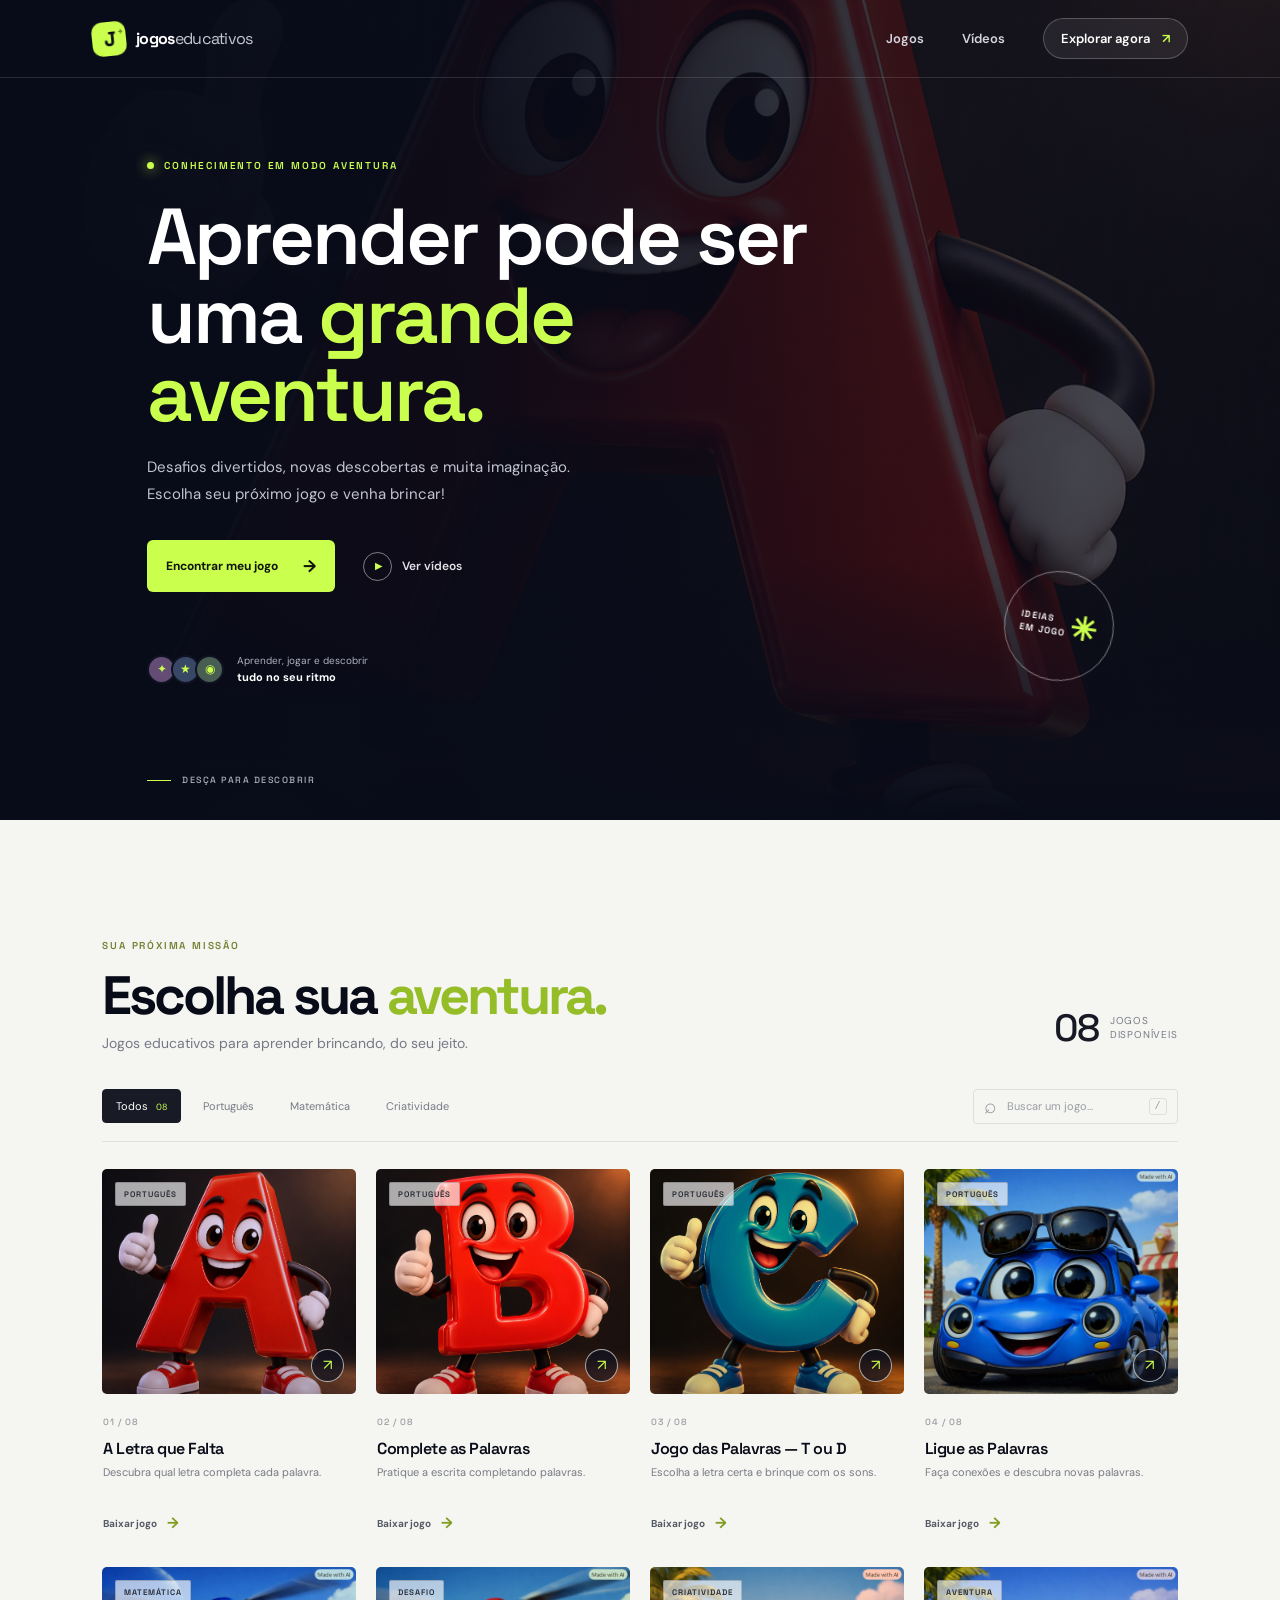
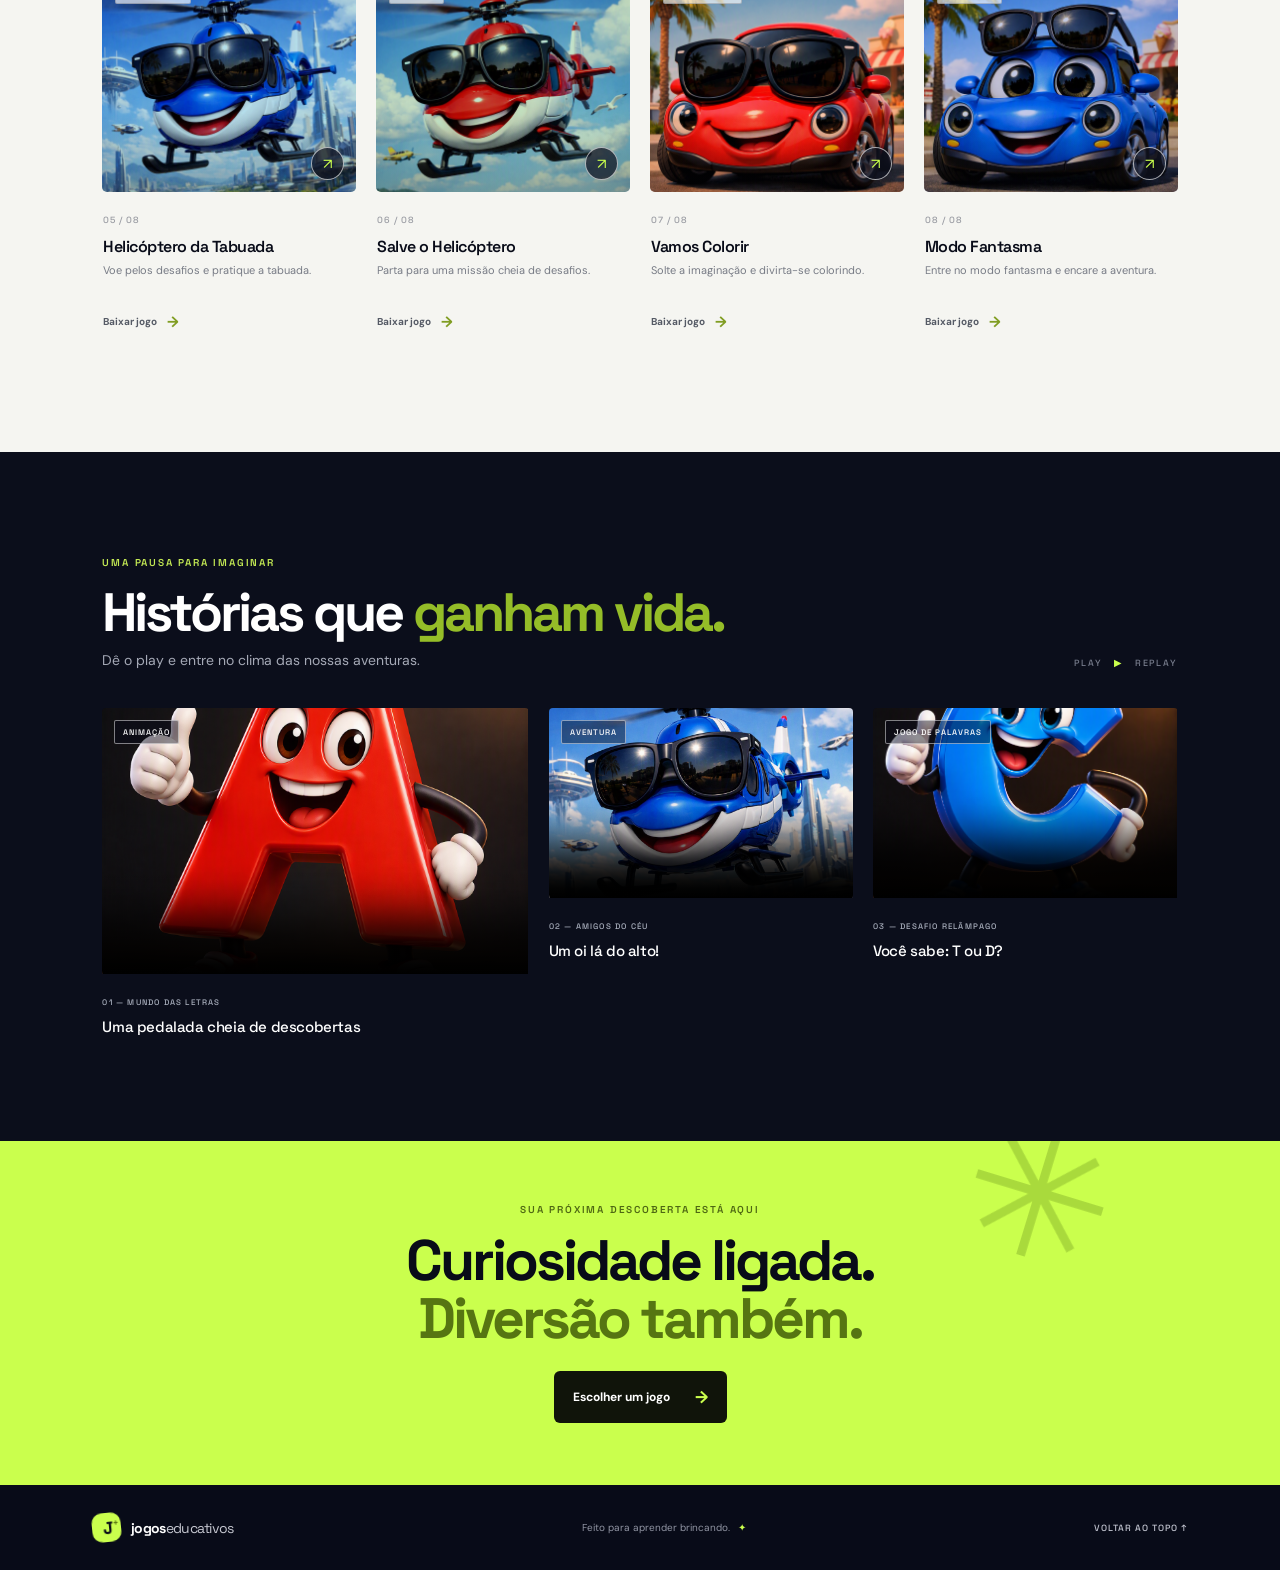
==== index.html @ e3f7ceee "Deploy Jogos Educativos to GitHub Pages Co-authored-by: Copilot <223556219+Copilot@users.noreply.git" ====
<!doctype html>
<html lang="pt-BR">
  <head>
    <meta charset="utf-8">
    <meta name="viewport" content="width=device-width, initial-scale=1">
    <meta name="theme-color" content="#080b18">
    <meta name="description" content="Jogos educativos para aprender brincando. Explore atividades de português, matemática e criatividade.">
    <title>Jogos Educativos — aprender é uma aventura</title>
    <link rel="stylesheet" href="styles.css">
    <script src="script.js" defer></script>
  </head>
  <body>
    <header class="site-header">
      <a class="brand" href="#inicio" aria-label="Jogos Educativos, início">
        <span class="brand-mark" aria-hidden="true">J<span>+</span></span>
        <span>jogos<span class="brand-light">educativos</span></span>
      </a>
      <button class="menu-toggle" type="button" aria-expanded="false" aria-controls="main-nav" aria-label="Abrir menu">
        <span></span><span></span><span></span>
      </button>
      <nav class="main-nav" id="main-nav" aria-label="Navegação principal">
        <a href="#jogos">Jogos</a>
        <a href="#aventuras">Vídeos</a>
        <a class="nav-cta" href="#jogos">Explorar agora <span aria-hidden="true">↗</span></a>
      </nav>
    </header>

    <main>
      <section class="hero" id="inicio">
        <video class="hero-video" autoplay muted loop playsinline poster="imagens/Designer%20(1).png" aria-hidden="true">
          <source src="vídeo/Animated_letters_riding_bicycles_20261025184841.mp4" type="video/mp4">
        </video>
        <div class="hero-shade"></div>
        <div class="hero-content">
          <span class="eyebrow"><span class="status-dot"></span> CONHECIMENTO EM MODO AVENTURA</span>
          <h1>Aprender pode ser<br>uma <span>grande aventura.</span></h1>
          <p>Desafios divertidos, novas descobertas e muita imaginação. Escolha seu próximo jogo e venha brincar!</p>
          <div class="hero-actions">
            <a class="button button-primary" href="#jogos">Encontrar meu jogo <span aria-hidden="true">→</span></a>
            <a class="text-link" href="#aventuras"><span class="play-icon" aria-hidden="true">▶</span> Ver vídeos</a>
          </div>
          <div class="hero-proof"><div class="avatar-stack" aria-hidden="true"><span>✦</span><span>★</span><span>◉</span></div><span>Aprender, jogar e descobrir<br><strong>tudo no seu ritmo</strong></span></div>
        </div>
        <div class="hero-sticker" aria-hidden="true"><span>IDEIAS<br>EM JOGO</span><b>✳</b></div>
        <a class="scroll-cue" href="#jogos"><span></span> DESÇA PARA DESCOBRIR</a>
      </section>

      <section class="games-section section-wrap" id="jogos">
        <div class="section-heading">
          <div>
            <span class="eyebrow eyebrow-dark">SUA PRÓXIMA MISSÃO</span>
            <h2>Escolha sua <span>aventura.</span></h2>
            <p>Jogos educativos para aprender brincando, do seu jeito.</p>
          </div>
          <div class="catalog-count"><span class="count-number" id="game-count">08</span><span>jogos<br>disponíveis</span></div>
        </div>

        <div class="catalog-tools">
          <div class="filter-list" role="group" aria-label="Filtrar jogos por assunto">
            <button class="filter-chip is-active" type="button" data-filter="todos" aria-pressed="true">Todos <span>08</span></button>
            <button class="filter-chip" type="button" data-filter="portugues" aria-pressed="false">Português</button>
            <button class="filter-chip" type="button" data-filter="matematica" aria-pressed="false">Matemática</button>
            <button class="filter-chip" type="button" data-filter="criatividade" aria-pressed="false">Criatividade</button>
          </div>
          <label class="search-box">
            <span class="search-icon" aria-hidden="true">⌕</span>
            <span class="visually-hidden">Buscar um jogo</span>
            <input id="game-search" type="search" placeholder="Buscar um jogo..." autocomplete="off">
            <kbd>/</kbd>
          </label>
        </div>

        <div class="game-grid" id="game-grid">
          <article class="game-card" data-category="portugues" data-title="A Letra que Falta alfabetização letras">
            <a class="game-art art-lilac" href="jogo%20exe/A%20Letra%20que%20Falta.exe" download aria-label="Baixar A Letra que Falta">
              <span class="art-label">PORTUGUÊS</span><img src="imagens/Designer%20(1).png" alt="" loading="lazy"><span class="art-arrow" aria-hidden="true">↗</span>
            </a>
            <div class="game-info"><span class="game-number">01 / 08</span><h3>A Letra que Falta</h3><p>Descubra qual letra completa cada palavra.</p><a class="game-link" href="jogo%20exe/A%20Letra%20que%20Falta.exe" download>Baixar jogo <span aria-hidden="true">→</span></a></div>
          </article>
          <article class="game-card" data-category="portugues" data-title="Complete as palavras palavras">
            <a class="game-art art-peach" href="jogo%20exe/complete_sa_palavras.exe" download aria-label="Baixar Complete as Palavras">
              <span class="art-label">PORTUGUÊS</span><img src="imagens/Designer%20(2).png" alt="" loading="lazy"><span class="art-arrow" aria-hidden="true">↗</span>
            </a>
            <div class="game-info"><span class="game-number">02 / 08</span><h3>Complete as Palavras</h3><p>Pratique a escrita completando palavras.</p><a class="game-link" href="jogo%20exe/complete_sa_palavras.exe" download>Baixar jogo <span aria-hidden="true">→</span></a></div>
          </article>
          <article class="game-card" data-category="portugues" data-title="Jogo das Palavras T ou D português">
            <a class="game-art art-yellow" href="jogo%20exe/Jogo%20das%20Palavras%20-%20T%20ou%20D.exe" download aria-label="Baixar Jogo das Palavras T ou D">
              <span class="art-label">PORTUGUÊS</span><img src="imagens/Designer%20(3).png" alt="" loading="lazy"><span class="art-arrow" aria-hidden="true">↗</span>
            </a>
            <div class="game-info"><span class="game-number">03 / 08</span><h3>Jogo das Palavras — T ou D</h3><p>Escolha a letra certa e brinque com os sons.</p><a class="game-link" href="jogo%20exe/Jogo%20das%20Palavras%20-%20T%20ou%20D.exe" download>Baixar jogo <span aria-hidden="true">→</span></a></div>
          </article>
          <article class="game-card" data-category="portugues" data-title="Ligue as Palavras associação">
            <a class="game-art art-blue" href="jogo%20exe/ligue_as_palavras.exe" download aria-label="Baixar Ligue as Palavras">
              <span class="art-label">PORTUGUÊS</span><img src="imagens/carro%20azul.png" alt="" loading="lazy"><span class="art-arrow" aria-hidden="true">↗</span>
            </a>
            <div class="game-info"><span class="game-number">04 / 08</span><h3>Ligue as Palavras</h3><p>Faça conexões e descubra novas palavras.</p><a class="game-link" href="jogo%20exe/ligue_as_palavras.exe" download>Baixar jogo <span aria-hidden="true">→</span></a></div>
          </article>
          <article class="game-card" data-category="matematica" data-title="Helicóptero da Tabuada matemática">
            <a class="game-art art-sky" href="jogo%20exe/HelicopteroDaTabuada.exe" download aria-label="Baixar Helicóptero da Tabuada">
              <span class="art-label">MATEMÁTICA</span><img src="imagens/helicoptero%20azul.png" alt="" loading="lazy"><span class="art-arrow" aria-hidden="true">↗</span>
            </a>
            <div class="game-info"><span class="game-number">05 / 08</span><h3>Helicóptero da Tabuada</h3><p>Voe pelos desafios e pratique a tabuada.</p><a class="game-link" href="jogo%20exe/HelicopteroDaTabuada.exe" download>Baixar jogo <span aria-hidden="true">→</span></a></div>
          </article>
          <article class="game-card" data-category="matematica" data-title="Salve o Helicóptero desafio">
            <a class="game-art art-mint" href="jogo%20exe/Salve_o_Helicoptero.exe" download aria-label="Baixar Salve o Helicóptero">
              <span class="art-label">DESAFIO</span><img src="imagens/helicoptero%20vermelho.png" alt="" loading="lazy"><span class="art-arrow" aria-hidden="true">↗</span>
            </a>
            <div class="game-info"><span class="game-number">06 / 08</span><h3>Salve o Helicóptero</h3><p>Parta para uma missão cheia de desafios.</p><a class="game-link" href="jogo%20exe/Salve_o_Helicoptero.exe" download>Baixar jogo <span aria-hidden="true">→</span></a></div>
          </article>
          <article class="game-card" data-category="criatividade" data-title="Vamos Colorir pintura criatividade">
            <a class="game-art art-coral" href="jogo%20exe/VamosColorir.exe" download aria-label="Baixar Vamos Colorir">
              <span class="art-label">CRIATIVIDADE</span><img src="imagens/carro%20vermelho.png" alt="" loading="lazy"><span class="art-arrow" aria-hidden="true">↗</span>
            </a>
            <div class="game-info"><span class="game-number">07 / 08</span><h3>Vamos Colorir</h3><p>Solte a imaginação e divirta-se colorindo.</p><a class="game-link" href="jogo%20exe/VamosColorir.exe" download>Baixar jogo <span aria-hidden="true">→</span></a></div>
          </article>
          <article class="game-card" data-category="criatividade" data-title="Modo Fantasma aventura">
            <a class="game-art art-night" href="jogo%20exe/modo%20FANTASMA.exe" download aria-label="Baixar Modo Fantasma">
              <span class="art-label">AVENTURA</span><img src="imagens/carro%20azul.png" alt="" loading="lazy"><span class="art-arrow" aria-hidden="true">↗</span>
            </a>
            <div class="game-info"><span class="game-number">08 / 08</span><h3>Modo Fantasma</h3><p>Entre no modo fantasma e encare a aventura.</p><a class="game-link" href="jogo%20exe/modo%20FANTASMA.exe" download>Baixar jogo <span aria-hidden="true">→</span></a></div>
          </article>
        </div>
        <p class="empty-state" id="empty-state" hidden>Nenhum jogo encontrado. Tente outro nome ou filtro.</p>
      </section>

      <section class="video-section" id="aventuras">
        <div class="video-inner section-wrap">
          <div class="section-heading video-heading">
            <div><span class="eyebrow">UMA PAUSA PARA IMAGINAR</span><h2>Histórias que <span>ganham vida.</span></h2><p>Dê o play e entre no clima das nossas aventuras.</p></div>
            <span class="video-counter">PLAY <b>▶</b> REPLAY</span>
          </div>
          <div class="video-grid">
            <article class="video-card video-wide">
              <div class="video-frame"><video controls preload="metadata" playsinline poster="imagens/Designer%20(1).png"><source src="vídeo/Animated_letters_riding_bicycles_20261025184841.mp4" type="video/mp4">Seu navegador não suporta a reprodução de vídeo.</video><span class="video-tag">ANIMAÇÃO</span></div>
              <div class="video-caption"><span>01 — MUNDO DAS LETRAS</span><h3>Uma pedalada cheia de descobertas</h3></div>
            </article>
            <article class="video-card">
              <div class="video-frame"><video controls preload="metadata" playsinline poster="imagens/helicoptero%20azul.png"><source src="vídeo/Green_helicopter_waving_to_camera_20261022154414.mp4" type="video/mp4">Seu navegador não suporta a reprodução de vídeo.</video><span class="video-tag">AVENTURA</span></div>
              <div class="video-caption"><span>02 — AMIGOS DO CÉU</span><h3>Um oi lá do alto!</h3></div>
            </article>
            <article class="video-card">
              <div class="video-frame"><video controls preload="metadata" playsinline poster="imagens/Designer%20(3).png"><source src="vídeo/T%20ou%20D.mp4" type="video/mp4">Seu navegador não suporta a reprodução de vídeo.</video><span class="video-tag">JOGO DE PALAVRAS</span></div>
              <div class="video-caption"><span>03 — DESAFIO RELÂMPAGO</span><h3>Você sabe: T ou D?</h3></div>
            </article>
          </div>
        </div>
      </section>

      <section class="closing-cta">
        <div class="closing-orbit" aria-hidden="true">✳</div>
        <span class="eyebrow">SUA PRÓXIMA DESCOBERTA ESTÁ AQUI</span>
        <h2>Curiosidade ligada.<br><span>Diversão também.</span></h2>
        <a class="button button-primary" href="#jogos">Escolher um jogo <span aria-hidden="true">→</span></a>
      </section>
    </main>

    <footer class="site-footer">
      <a class="brand footer-brand" href="#inicio"><span class="brand-mark" aria-hidden="true">J<span>+</span></span><span>jogos<span class="brand-light">educativos</span></span></a>
      <p>Feito para aprender brincando. <span aria-hidden="true">✦</span></p>
      <a class="back-top" href="#inicio">VOLTAR AO TOPO ↑</a>
    </footer>
  </body>
</html>
---- styles.css ----
@import url('https://fonts.googleapis.com/css2?family=DM+Sans:wght@400;500;600;700&family=Space+Grotesk:wght@400;500;600;700&display=swap');

:root {
  color-scheme: dark;
  --ink: #080b18;
  --paper: #f5f5f1;
  --lime: #caff4d;
  --muted: #a9adbb;
  --font-body: 'DM Sans', Arial, sans-serif;
  --font-display: 'Space Grotesk', 'DM Sans', sans-serif;
}

* { box-sizing: border-box; }
html { scroll-behavior: smooth; scroll-padding-top: 88px; }
body { margin: 0; background: var(--paper); color: var(--ink); font-family: var(--font-body); -webkit-font-smoothing: antialiased; }
a { color: inherit; text-decoration: none; }
button, input { font: inherit; }
.visually-hidden { position: absolute; width: 1px; height: 1px; padding: 0; margin: -1px; overflow: hidden; clip: rect(0,0,0,0); white-space: nowrap; border: 0; }

.site-header { height: 78px; position: absolute; z-index: 5; inset: 0 0 auto; display: flex; align-items: center; justify-content: space-between; padding: 0 7.2%; color: white; border-bottom: 1px solid #ffffff20; }
.brand { display: inline-flex; align-items: center; gap: 10px; font: 700 16px var(--font-display); letter-spacing: -.7px; }
.brand-mark { width: 34px; height: 34px; display: grid; place-items: center; position: relative; border-radius: 10px; color: var(--ink); background: var(--lime); font-size: 20px; letter-spacing: -2px; transform: rotate(-6deg); }
.brand-mark span { font-size: 10px; color: #5e7c14; position: absolute; right: 4px; top: 4px; }
.brand-light { font-weight: 400; color: #c6c8d1; }
.main-nav { display: flex; align-items: center; gap: 38px; font-size: 13px; font-weight: 600; }
.main-nav > a:not(.nav-cta) { color: #d3d5de; transition: color .2s ease; }
.main-nav > a:not(.nav-cta):hover { color: var(--lime); }
.nav-cta { background: #ffffff12; border: 1px solid #ffffff3b; border-radius: 30px; padding: 11px 17px; }
.nav-cta span { margin-left: 9px; color: var(--lime); }
.menu-toggle { display: none; }

.hero { min-height: 690px; height: min(820px, 100svh); position: relative; overflow: hidden; display: flex; align-items: center; padding: 120px 11.5% 100px; color: white; background: #090d1a; }
.hero-video, .hero-shade { position: absolute; inset: 0; width: 100%; height: 100%; }
.hero-video { object-fit: cover; opacity: .37; }
.hero-shade { background: linear-gradient(90deg, #080b18 0%, #080b18e8 37%, #080b1870 72%, #080b1838 100%), linear-gradient(0deg, #080b18 0%, transparent 32%); }
.hero-content { position: relative; z-index: 1; width: min(760px, 80%); }
.eyebrow { display: inline-flex; align-items: center; gap: 10px; color: var(--lime); font: 600 10px var(--font-display); letter-spacing: 1.8px; }
.status-dot { width: 7px; height: 7px; display: inline-block; border-radius: 50%; background: var(--lime); box-shadow: 0 0 13px var(--lime); }
h1, h2, h3, p { margin-top: 0; }
h1, h2 { font-family: var(--font-display); letter-spacing: -3px; }
.hero h1 { margin: 24px 0 20px; font-size: clamp(48px, 6.2vw, 82px); line-height: .99; font-weight: 600; }
.hero h1 span, .section-heading h2 span, .video-heading h2 span, .closing-cta h2 span { color: var(--lime); }
.hero-content > p { max-width: 435px; color: #c2c5d0; font-size: 15px; line-height: 1.8; }
.hero-actions { display: flex; align-items: center; gap: 28px; margin-top: 32px; }
.button { display: inline-flex; align-items: center; gap: 25px; padding: 15px 19px; border: 0; border-radius: 6px; font-size: 12px; font-weight: 700; transition: transform .2s, box-shadow .2s; }
.button:hover { transform: translateY(-2px); box-shadow: 0 9px 28px #caff4d35; }
.button-primary { color: #10140a; background: var(--lime); }
.button-primary span { font-size: 17px; }
.text-link { display: inline-flex; align-items: center; gap: 10px; font-size: 12px; font-weight: 600; color: #e2e3e8; }
.play-icon { width: 29px; height: 29px; display: grid; place-items: center; padding-left: 2px; border: 1px solid #ffffff78; border-radius: 50%; color: var(--lime); font-size: 9px; }
.hero-proof { display: flex; align-items: center; gap: 13px; margin-top: 61px; color: #aeb2c1; font-size: 10px; line-height: 1.6; }
.hero-proof strong { color: white; font-size: 11px; }
.avatar-stack { display: flex; }
.avatar-stack span { width: 29px; height: 29px; display: grid; place-items: center; margin-left: -5px; border: 2px solid #101322; border-radius: 50%; background: #394767; color: var(--lime); font-size: 12px; }
.avatar-stack span:first-child { margin-left: 0; background: #644d75; }
.avatar-stack span:last-child { background: #485e53; }
.hero-sticker { width: 110px; height: 110px; position: absolute; right: 13%; bottom: 17%; z-index: 1; display: flex; align-items: center; justify-content: center; gap: 3px; border: 1px solid #ffffff70; border-radius: 50%; color: white; font: 600 9px/1.5 var(--font-display); letter-spacing: 1.2px; transform: rotate(9deg); }
.hero-sticker b { color: var(--lime); font-size: 32px; }
.scroll-cue { position: absolute; bottom: 34px; left: 11.5%; display: flex; align-items: center; gap: 11px; color: #aeb2bd; font: 500 9px var(--font-display); letter-spacing: 1.5px; }
.scroll-cue span { width: 24px; height: 1px; background: var(--lime); }

.section-wrap { width: min(1160px, 84%); margin: 0 auto; }
.games-section { padding-top: 113px; padding-bottom: 120px; }
.section-heading { display: flex; justify-content: space-between; align-items: end; gap: 30px; }
.eyebrow-dark { color: #718131; }
.section-heading h2, .video-heading h2 { margin: 14px 0 9px; font-size: clamp(36px, 4.5vw, 54px); line-height: 1.05; }
.section-heading h2 span { color: #95bd28; }
.section-heading p { margin-bottom: 0; color: #757985; font-size: 14px; }
.catalog-count { display: flex; align-items: center; gap: 12px; color: #777b86; font-size: 10px; line-height: 1.4; text-transform: uppercase; letter-spacing: .8px; }
.count-number { color: #171a24; font: 500 38px var(--font-display); letter-spacing: -2px; }
.catalog-tools { margin: 37px 0 27px; display: flex; align-items: center; justify-content: space-between; gap: 20px; border-bottom: 1px solid #dfe0dc; padding-bottom: 17px; }
.filter-list { display: flex; gap: 8px; flex-wrap: wrap; }
.filter-chip { padding: 9px 13px; border: 1px solid transparent; border-radius: 4px; background: transparent; color: #777b86; font-size: 11px; cursor: pointer; transition: all .2s; }
.filter-chip:hover { color: var(--ink); }
.filter-chip.is-active { border-color: #181b26; color: white; background: #181b26; }
.filter-chip span { margin-left: 5px; color: var(--lime); font-size: 9px; }
.search-box { width: 205px; display: flex; align-items: center; gap: 8px; padding: 8px 10px; border: 1px solid #dedfdb; border-radius: 4px; color: #9699a2; }
.search-icon { font-size: 21px; line-height: 15px; }
.search-box input { min-width: 0; flex: 1; border: 0; outline: 0; background: transparent; color: var(--ink); font-size: 11px; }
.search-box input::placeholder { color: #999ca3; }
.search-box kbd { padding: 2px 5px; border: 1px solid #dedfdb; border-radius: 3px; font-size: 10px; }
.game-grid { display: grid; grid-template-columns: repeat(4, minmax(0, 1fr)); gap: 34px 20px; }
.game-card { min-width: 0; animation: appear .35s ease both; }
.game-art { height: 225px; position: relative; display: grid; place-items: center; overflow: hidden; border-radius: 5px; }
.game-art::after { content: ''; position: absolute; inset: auto 0 0; height: 35%; background: linear-gradient(0deg, #090b1630, transparent); }
.game-art img { width: 100%; height: 100%; object-fit: cover; mix-blend-mode: multiply; transition: transform .4s cubic-bezier(.2,.7,.2,1); }
.game-art:hover img { transform: scale(1.06) rotate(-1deg); }
.art-lilac { background: #d9d2f2; }.art-peach { background: #ffd8c4; }.art-yellow { background: #f7e58d; }.art-blue { background: #bfe1f0; }
.art-sky { background: #b9e5f3; }.art-mint { background: #c7ead5; }.art-coral { background: #ffd0bf; }.art-night { background: #c8ceee; }
.art-label { position: absolute; z-index: 1; top: 13px; left: 13px; padding: 6px 8px; border: 1px solid #181b2635; border-radius: 2px; background: #ffffffa6; color: #262a35; font: 600 8px var(--font-display); letter-spacing: 1px; }
.art-arrow { width: 33px; height: 33px; position: absolute; z-index: 1; right: 12px; bottom: 12px; display: grid; place-items: center; border: 1px solid #ffffffa0; border-radius: 50%; background: #101321b8; color: var(--lime); font-size: 15px; transition: transform .2s; }
.game-art:hover .art-arrow { transform: rotate(45deg); }
.game-info { padding: 15px 1px 0; }
.game-number { color: #9a9ca3; font: 500 9px var(--font-display); letter-spacing: 1px; }
.game-info h3 { margin: 8px 0 5px; font: 600 16px var(--font-display); letter-spacing: -.5px; }
.game-info p { min-height: 35px; margin-bottom: 12px; color: #777b85; font-size: 11px; line-height: 1.55; }
.game-link { display: inline-flex; align-items: center; gap: 10px; color: #555a65; font-size: 10px; font-weight: 700; }
.game-link span { color: #809d22; font-size: 15px; transition: transform .2s; }
.game-link:hover span { transform: translateX(4px); }
.game-card[hidden] { display: none; }
.empty-state { padding: 35px 0; color: #777b85; text-align: center; font-size: 14px; }

.video-section { padding: 98px 0 105px; color: white; background: #0b0e1b; }
.video-heading { align-items: end; margin-bottom: 39px; }
.video-heading .eyebrow { color: #c4ea54; }
.video-heading h2 { margin-bottom: 10px; }
.video-heading p { color: #a5a9b6; }
.video-counter { color: #777c8c; font: 500 9px var(--font-display); letter-spacing: 1.8px; }
.video-counter b { padding: 0 8px; color: var(--lime); }
.video-grid { display: grid; grid-template-columns: 1.4fr 1fr 1fr; gap: 20px; align-items: start; }
.video-card { min-width: 0; }
.video-frame { aspect-ratio: 16/10; position: relative; overflow: hidden; border-radius: 4px; background: #181b29; }
.video-wide .video-frame { aspect-ratio: 16/10; }
.video-frame video { width: 100%; height: 100%; display: block; object-fit: cover; }
.video-tag { position: absolute; top: 12px; left: 12px; padding: 6px 8px; border: 1px solid #ffffff7a; border-radius: 2px; background: #090b1b70; color: white; font: 500 8px var(--font-display); letter-spacing: 1px; pointer-events: none; }
.video-caption { padding-top: 14px; }
.video-caption > span { color: #aab0be; font: 500 8px var(--font-display); letter-spacing: 1.2px; }
.video-caption h3 { margin: 7px 0 0; font: 500 15px var(--font-display); letter-spacing: -.4px; }

.closing-cta { min-height: 330px; position: relative; overflow: hidden; display: flex; flex-direction: column; align-items: center; justify-content: center; padding: 62px 20px; background: var(--lime); text-align: center; }
.closing-cta .eyebrow { color: #4e6813; }
.closing-cta h2 { position: relative; z-index: 1; margin: 16px 0 22px; font-size: clamp(38px, 5vw, 57px); line-height: 1.03; }
.closing-cta h2 span { color: #567512; }
.closing-cta .button { background: #10140a; color: white; }
.closing-cta .button-primary span { color: var(--lime); }
.closing-orbit { position: absolute; top: -62px; right: 13%; color: #a9da3c; font-size: 180px; transform: rotate(17deg); }
.site-footer { min-height: 85px; display: flex; align-items: center; justify-content: space-between; gap: 20px; padding: 20px 7.2%; color: white; background: #080b18; }
.footer-brand { font-size: 14px; }
.footer-brand .brand-mark { width: 29px; height: 29px; font-size: 17px; }
.site-footer p { margin: 0; color: #9296a4; font-size: 10px; }
.site-footer p span { margin-left: 5px; color: var(--lime); }
.back-top { color: #c2c5d0; font: 500 9px var(--font-display); letter-spacing: 1px; }
.back-top:hover { color: var(--lime); }

@keyframes appear { from { opacity: 0; transform: translateY(8px); } to { opacity: 1; transform: translateY(0); } }
@media (min-width: 1500px) { .hero { padding-left: max(11.5%, calc((100% - 1160px)/2)); } }
@media (max-width: 950px) {
  .site-header { padding-inline: 5%; }
  .hero { padding-inline: 8%; }
  .hero-sticker { right: 8%; }
  .section-wrap { width: 90%; }
  .game-grid { grid-template-columns: repeat(2, minmax(0, 1fr)); gap: 28px 18px; }
  .game-art { height: clamp(220px, 34vw, 330px); }
  .video-grid { grid-template-columns: repeat(2, minmax(0,1fr)); }
  .video-wide { grid-column: 1 / -1; }
  .video-wide .video-frame { aspect-ratio: 16/7; }
}
@media (max-width: 620px) {
  html { scroll-padding-top: 68px; }
  .site-header { height: 68px; padding-inline: 6%; }
  .menu-toggle { width: 38px; height: 38px; display: flex; flex-direction: column; align-items: center; justify-content: center; gap: 5px; border: 1px solid #ffffff42; border-radius: 5px; background: transparent; }
  .menu-toggle span { width: 16px; height: 1px; background: white; }
  .main-nav { position: absolute; top: 67px; left: 0; right: 0; display: none; flex-direction: column; align-items: stretch; gap: 0; padding: 8px 6% 18px; border-bottom: 1px solid #ffffff25; background: #0b0e1b; }
  .main-nav.is-open { display: flex; }
  .main-nav a { padding: 13px 2px; }
  .main-nav .nav-cta { margin-top: 7px; padding: 12px 15px; }
  .hero { min-height: 680px; height: 92svh; max-height: 790px; align-items: center; padding: 110px 7% 85px; }
  .hero-content { width: 100%; }
  .hero-shade { background: linear-gradient(90deg, #080b18ed 0%, #080b18a8 100%), linear-gradient(0deg, #080b18 0%, transparent 40%); }
  .hero h1 { margin-top: 21px; font-size: clamp(48px, 13vw, 70px); letter-spacing: -2.8px; }
  .hero-content > p { max-width: 380px; font-size: 13px; }
  .hero-actions { gap: 18px; flex-wrap: wrap; }
  .button { gap: 14px; padding: 14px 15px; }
  .hero-proof { margin-top: 45px; }
  .hero-sticker { width: 79px; height: 79px; right: 7%; bottom: 12%; opacity: .7; }
  .hero-sticker b { font-size: 23px; }
  .scroll-cue { bottom: 23px; left: 7%; font-size: 8px; }
  .section-wrap { width: 86%; }
  .games-section { padding-top: 76px; padding-bottom: 82px; }
  .section-heading { align-items: start; }
  .section-heading h2, .video-heading h2 { font-size: 39px; letter-spacing: -2px; }
  .section-heading p { max-width: 250px; font-size: 12px; line-height: 1.6; }
  .catalog-count { gap: 5px; font-size: 8px; }
  .count-number { font-size: 30px; }
  .catalog-tools { align-items: stretch; flex-direction: column; margin-top: 27px; }
  .filter-list { gap: 3px; }
  .filter-chip { padding: 8px 9px; font-size: 10px; }
  .search-box { width: 100%; }
  .game-grid { gap: 24px 12px; }
  .game-art { height: auto; aspect-ratio: .88; }
  .art-label { top: 8px; left: 7px; padding: 5px; font-size: 7px; letter-spacing: .5px; }
  .art-arrow { width: 29px; height: 29px; right: 8px; bottom: 8px; }
  .game-info { padding-top: 11px; }
  .game-info h3 { font-size: 14px; line-height: 1.3; }
  .game-info p { min-height: 48px; font-size: 10px; }
  .game-link { font-size: 9px; }
  .video-section { padding: 76px 0 80px; }
  .video-heading { display: block; }
  .video-counter { display: inline-block; margin-top: 19px; }
  .video-grid { grid-template-columns: 1fr; gap: 25px; }
  .video-wide { grid-column: auto; }
  .video-wide .video-frame, .video-frame { aspect-ratio: 16/10; }
  .closing-cta { min-height: 300px; }
  .closing-orbit { right: -3%; font-size: 130px; }
  .site-footer { flex-wrap: wrap; padding: 20px 6%; }
  .site-footer p { order: 3; width: 100%; }
  .back-top { font-size: 8px; }
}
@media (prefers-reduced-motion: reduce) {
  *, *::before, *::after { scroll-behavior: auto !important; animation-duration: .01ms !important; transition-duration: .01ms !important; }
}
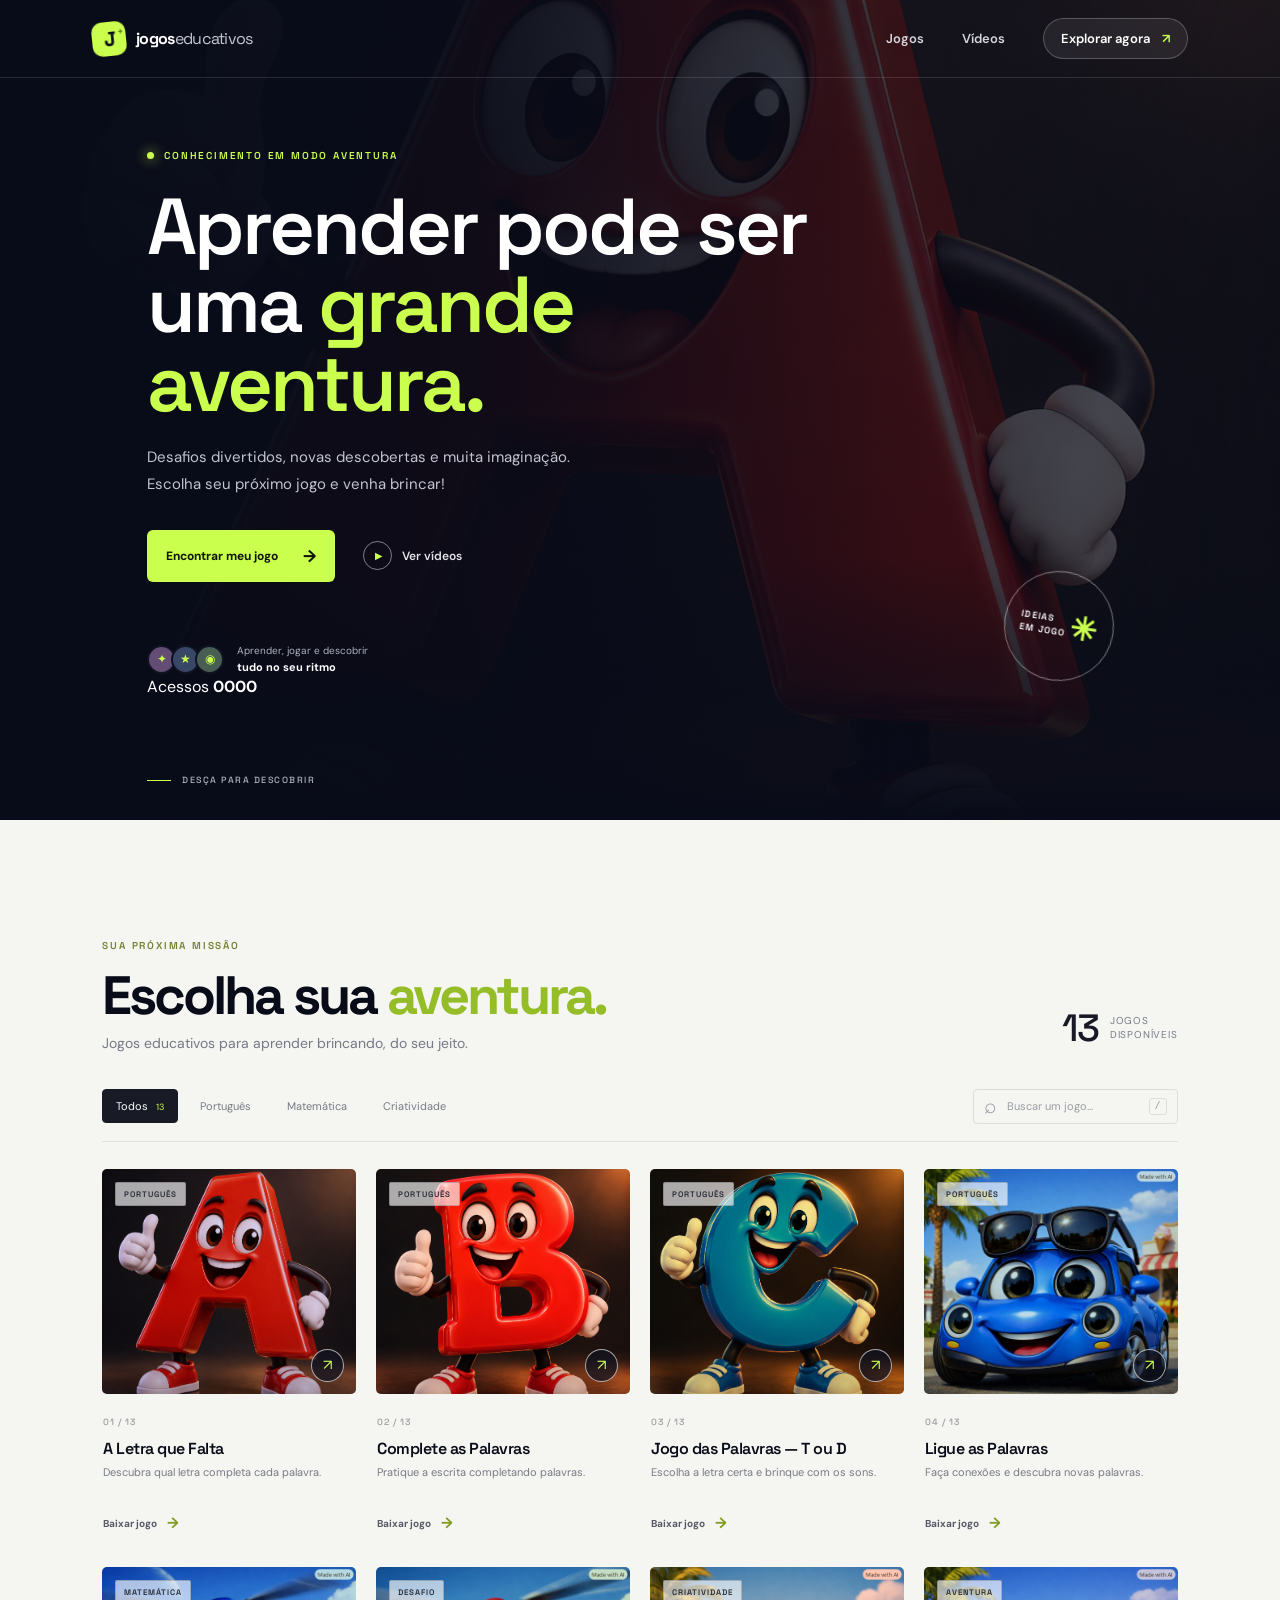
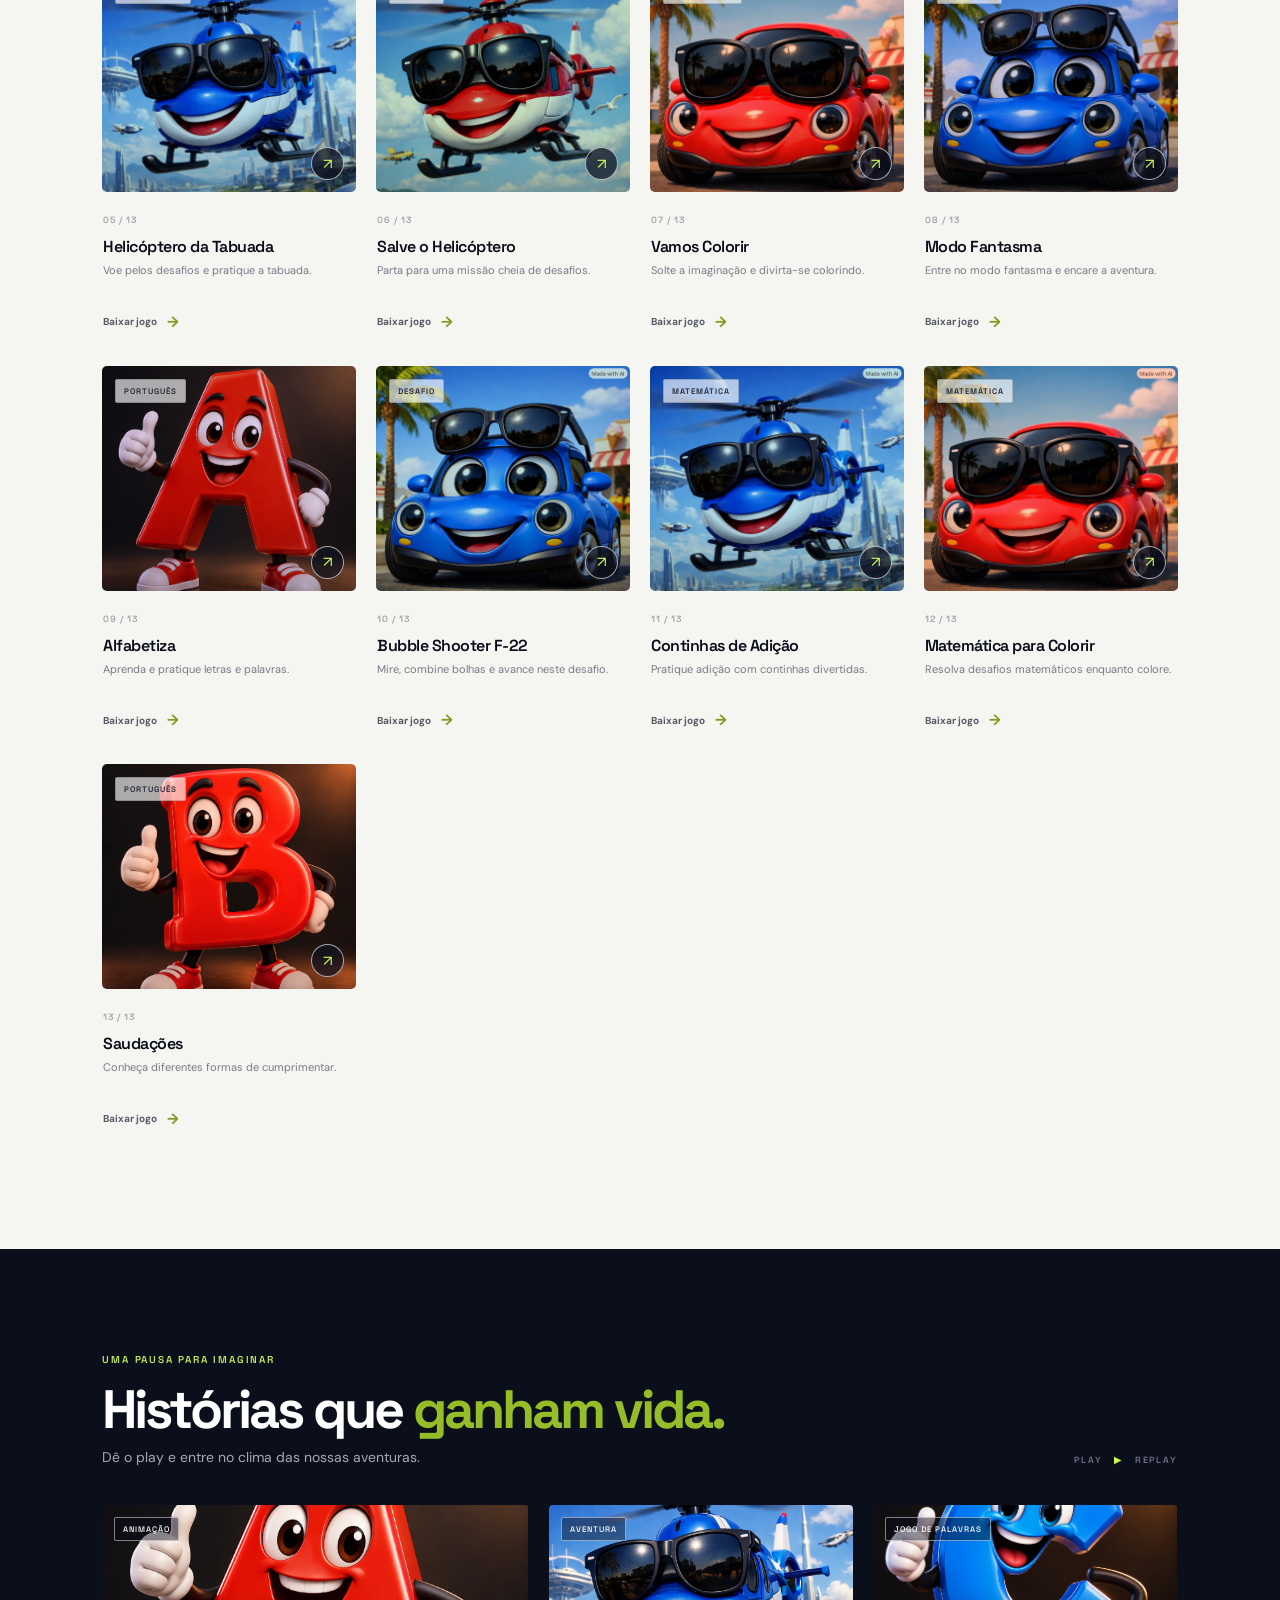
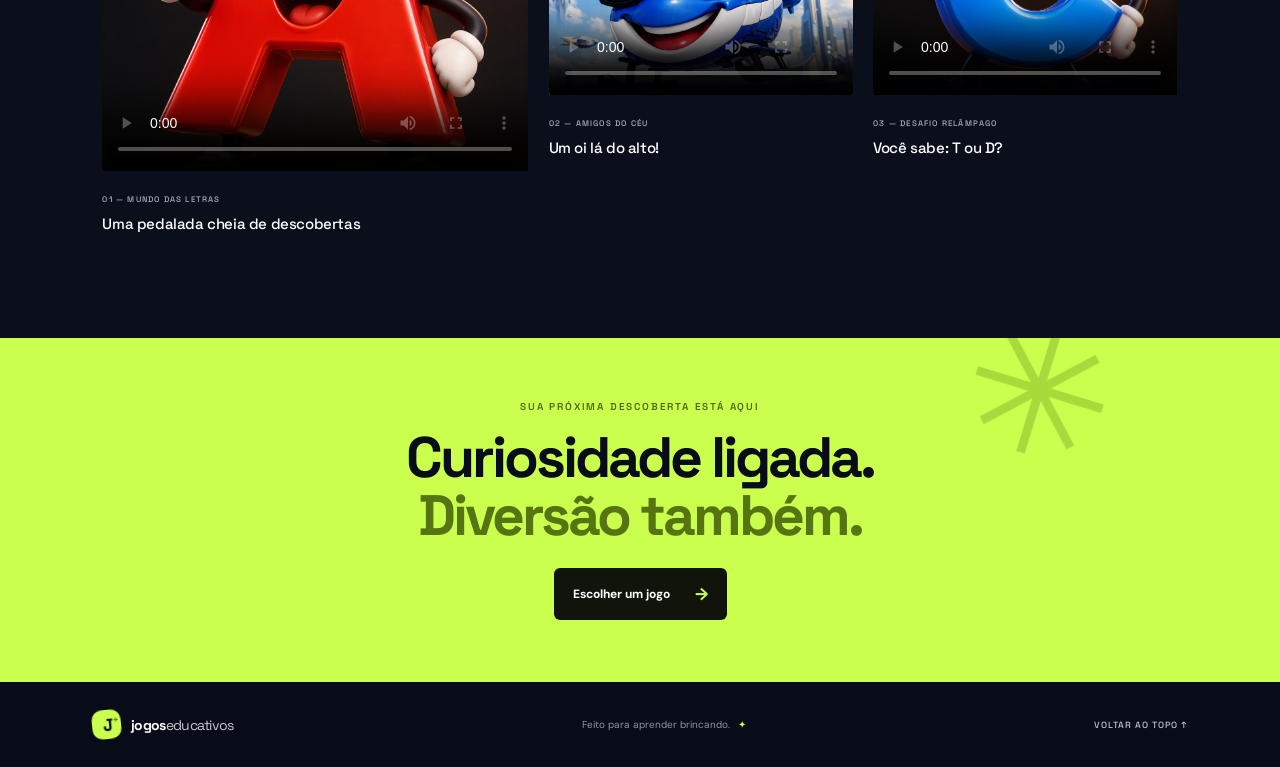
==== commit 82395e56: "Publicar novos jogos educativos Co-authored-by: Copilot <223556219+Copilot@users.noreply.github.com>" ====
--- a/index.html
+++ b/index.html
@@ -40,6 +40,10 @@
             <a class="text-link" href="#aventuras"><span class="play-icon" aria-hidden="true">▶</span> Ver vídeos</a>
           </div>
           <div class="hero-proof"><div class="avatar-stack" aria-hidden="true"><span>✦</span><span>★</span><span>◉</span></div><span>Aprender, jogar e descobrir<br><strong>tudo no seu ritmo</strong></span></div>
+          <div class="visit-counter" aria-live="polite">
+            <span class="visit-label">Acessos</span>
+            <strong id="visit-counter">0000</strong>
+          </div>
         </div>
         <div class="hero-sticker" aria-hidden="true"><span>IDEIAS<br>EM JOGO</span><b>✳</b></div>
         <a class="scroll-cue" href="#jogos"><span></span> DESÇA PARA DESCOBRIR</a>
@@ -52,12 +56,12 @@
             <h2>Escolha sua <span>aventura.</span></h2>
             <p>Jogos educativos para aprender brincando, do seu jeito.</p>
           </div>
-          <div class="catalog-count"><span class="count-number" id="game-count">08</span><span>jogos<br>disponíveis</span></div>
+          <div class="catalog-count"><span class="count-number" id="game-count">13</span><span>jogos<br>disponíveis</span></div>
         </div>
 
         <div class="catalog-tools">
           <div class="filter-list" role="group" aria-label="Filtrar jogos por assunto">
-            <button class="filter-chip is-active" type="button" data-filter="todos" aria-pressed="true">Todos <span>08</span></button>
+            <button class="filter-chip is-active" type="button" data-filter="todos" aria-pressed="true">Todos <span>13</span></button>
             <button class="filter-chip" type="button" data-filter="portugues" aria-pressed="false">Português</button>
             <button class="filter-chip" type="button" data-filter="matematica" aria-pressed="false">Matemática</button>
             <button class="filter-chip" type="button" data-filter="criatividade" aria-pressed="false">Criatividade</button>
@@ -75,49 +79,79 @@
             <a class="game-art art-lilac" href="jogo%20exe/A%20Letra%20que%20Falta.exe" download aria-label="Baixar A Letra que Falta">
               <span class="art-label">PORTUGUÊS</span><img src="imagens/Designer%20(1).png" alt="" loading="lazy"><span class="art-arrow" aria-hidden="true">↗</span>
             </a>
-            <div class="game-info"><span class="game-number">01 / 08</span><h3>A Letra que Falta</h3><p>Descubra qual letra completa cada palavra.</p><a class="game-link" href="jogo%20exe/A%20Letra%20que%20Falta.exe" download>Baixar jogo <span aria-hidden="true">→</span></a></div>
+            <div class="game-info"><span class="game-number">01 / 13</span><h3>A Letra que Falta</h3><p>Descubra qual letra completa cada palavra.</p><a class="game-link" href="jogo%20exe/A%20Letra%20que%20Falta.exe" download>Baixar jogo <span aria-hidden="true">→</span></a></div>
           </article>
           <article class="game-card" data-category="portugues" data-title="Complete as palavras palavras">
-            <a class="game-art art-peach" href="jogo%20exe/complete_sa_palavras.exe" download aria-label="Baixar Complete as Palavras">
+            <a class="game-art art-peach" href="jogo_2%20exe/complete_sa_palavras.exe" download aria-label="Baixar Complete as Palavras">
               <span class="art-label">PORTUGUÊS</span><img src="imagens/Designer%20(2).png" alt="" loading="lazy"><span class="art-arrow" aria-hidden="true">↗</span>
             </a>
-            <div class="game-info"><span class="game-number">02 / 08</span><h3>Complete as Palavras</h3><p>Pratique a escrita completando palavras.</p><a class="game-link" href="jogo%20exe/complete_sa_palavras.exe" download>Baixar jogo <span aria-hidden="true">→</span></a></div>
+            <div class="game-info"><span class="game-number">02 / 13</span><h3>Complete as Palavras</h3><p>Pratique a escrita completando palavras.</p><a class="game-link" href="jogo_2%20exe/complete_sa_palavras.exe" download>Baixar jogo <span aria-hidden="true">→</span></a></div>
           </article>
           <article class="game-card" data-category="portugues" data-title="Jogo das Palavras T ou D português">
             <a class="game-art art-yellow" href="jogo%20exe/Jogo%20das%20Palavras%20-%20T%20ou%20D.exe" download aria-label="Baixar Jogo das Palavras T ou D">
               <span class="art-label">PORTUGUÊS</span><img src="imagens/Designer%20(3).png" alt="" loading="lazy"><span class="art-arrow" aria-hidden="true">↗</span>
             </a>
-            <div class="game-info"><span class="game-number">03 / 08</span><h3>Jogo das Palavras — T ou D</h3><p>Escolha a letra certa e brinque com os sons.</p><a class="game-link" href="jogo%20exe/Jogo%20das%20Palavras%20-%20T%20ou%20D.exe" download>Baixar jogo <span aria-hidden="true">→</span></a></div>
+            <div class="game-info"><span class="game-number">03 / 13</span><h3>Jogo das Palavras — T ou D</h3><p>Escolha a letra certa e brinque com os sons.</p><a class="game-link" href="jogo%20exe/Jogo%20das%20Palavras%20-%20T%20ou%20D.exe" download>Baixar jogo <span aria-hidden="true">→</span></a></div>
           </article>
           <article class="game-card" data-category="portugues" data-title="Ligue as Palavras associação">
             <a class="game-art art-blue" href="jogo%20exe/ligue_as_palavras.exe" download aria-label="Baixar Ligue as Palavras">
               <span class="art-label">PORTUGUÊS</span><img src="imagens/carro%20azul.png" alt="" loading="lazy"><span class="art-arrow" aria-hidden="true">↗</span>
             </a>
-            <div class="game-info"><span class="game-number">04 / 08</span><h3>Ligue as Palavras</h3><p>Faça conexões e descubra novas palavras.</p><a class="game-link" href="jogo%20exe/ligue_as_palavras.exe" download>Baixar jogo <span aria-hidden="true">→</span></a></div>
+            <div class="game-info"><span class="game-number">04 / 13</span><h3>Ligue as Palavras</h3><p>Faça conexões e descubra novas palavras.</p><a class="game-link" href="jogo%20exe/ligue_as_palavras.exe" download>Baixar jogo <span aria-hidden="true">→</span></a></div>
           </article>
           <article class="game-card" data-category="matematica" data-title="Helicóptero da Tabuada matemática">
-            <a class="game-art art-sky" href="jogo%20exe/HelicopteroDaTabuada.exe" download aria-label="Baixar Helicóptero da Tabuada">
+            <a class="game-art art-sky" href="jogo_2%20exe/HelicopteroDaTabuada.exe" download aria-label="Baixar Helicóptero da Tabuada">
               <span class="art-label">MATEMÁTICA</span><img src="imagens/helicoptero%20azul.png" alt="" loading="lazy"><span class="art-arrow" aria-hidden="true">↗</span>
             </a>
-            <div class="game-info"><span class="game-number">05 / 08</span><h3>Helicóptero da Tabuada</h3><p>Voe pelos desafios e pratique a tabuada.</p><a class="game-link" href="jogo%20exe/HelicopteroDaTabuada.exe" download>Baixar jogo <span aria-hidden="true">→</span></a></div>
+            <div class="game-info"><span class="game-number">05 / 13</span><h3>Helicóptero da Tabuada</h3><p>Voe pelos desafios e pratique a tabuada.</p><a class="game-link" href="jogo_2%20exe/HelicopteroDaTabuada.exe" download>Baixar jogo <span aria-hidden="true">→</span></a></div>
           </article>
           <article class="game-card" data-category="matematica" data-title="Salve o Helicóptero desafio">
             <a class="game-art art-mint" href="jogo%20exe/Salve_o_Helicoptero.exe" download aria-label="Baixar Salve o Helicóptero">
               <span class="art-label">DESAFIO</span><img src="imagens/helicoptero%20vermelho.png" alt="" loading="lazy"><span class="art-arrow" aria-hidden="true">↗</span>
             </a>
-            <div class="game-info"><span class="game-number">06 / 08</span><h3>Salve o Helicóptero</h3><p>Parta para uma missão cheia de desafios.</p><a class="game-link" href="jogo%20exe/Salve_o_Helicoptero.exe" download>Baixar jogo <span aria-hidden="true">→</span></a></div>
+            <div class="game-info"><span class="game-number">06 / 13</span><h3>Salve o Helicóptero</h3><p>Parta para uma missão cheia de desafios.</p><a class="game-link" href="jogo%20exe/Salve_o_Helicoptero.exe" download>Baixar jogo <span aria-hidden="true">→</span></a></div>
           </article>
           <article class="game-card" data-category="criatividade" data-title="Vamos Colorir pintura criatividade">
             <a class="game-art art-coral" href="jogo%20exe/VamosColorir.exe" download aria-label="Baixar Vamos Colorir">
               <span class="art-label">CRIATIVIDADE</span><img src="imagens/carro%20vermelho.png" alt="" loading="lazy"><span class="art-arrow" aria-hidden="true">↗</span>
             </a>
-            <div class="game-info"><span class="game-number">07 / 08</span><h3>Vamos Colorir</h3><p>Solte a imaginação e divirta-se colorindo.</p><a class="game-link" href="jogo%20exe/VamosColorir.exe" download>Baixar jogo <span aria-hidden="true">→</span></a></div>
+            <div class="game-info"><span class="game-number">07 / 13</span><h3>Vamos Colorir</h3><p>Solte a imaginação e divirta-se colorindo.</p><a class="game-link" href="jogo%20exe/VamosColorir.exe" download>Baixar jogo <span aria-hidden="true">→</span></a></div>
           </article>
           <article class="game-card" data-category="criatividade" data-title="Modo Fantasma aventura">
-            <a class="game-art art-night" href="jogo%20exe/modo%20FANTASMA.exe" download aria-label="Baixar Modo Fantasma">
+            <a class="game-art art-night" href="jogo_2%20exe/modo%20FANTASMA.exe" download aria-label="Baixar Modo Fantasma">
               <span class="art-label">AVENTURA</span><img src="imagens/carro%20azul.png" alt="" loading="lazy"><span class="art-arrow" aria-hidden="true">↗</span>
             </a>
-            <div class="game-info"><span class="game-number">08 / 08</span><h3>Modo Fantasma</h3><p>Entre no modo fantasma e encare a aventura.</p><a class="game-link" href="jogo%20exe/modo%20FANTASMA.exe" download>Baixar jogo <span aria-hidden="true">→</span></a></div>
+            <div class="game-info"><span class="game-number">08 / 13</span><h3>Modo Fantasma</h3><p>Entre no modo fantasma e encare a aventura.</p><a class="game-link" href="jogo_2%20exe/modo%20FANTASMA.exe" download>Baixar jogo <span aria-hidden="true">→</span></a></div>
+          </article>
+          <article class="game-card" data-category="portugues" data-title="Alfabetiza alfabetização letras">
+            <a class="game-art art-lilac" href="jogo_2%20exe/Alfabetiza.exe" download aria-label="Baixar Alfabetiza">
+              <span class="art-label">PORTUGUÊS</span><img src="imagens/Designer%20(1).png" alt="" loading="lazy"><span class="art-arrow" aria-hidden="true">↗</span>
+            </a>
+            <div class="game-info"><span class="game-number">09 / 13</span><h3>Alfabetiza</h3><p>Aprenda e pratique letras e palavras.</p><a class="game-link" href="jogo_2%20exe/Alfabetiza.exe" download>Baixar jogo <span aria-hidden="true">→</span></a></div>
+          </article>
+          <article class="game-card" data-category="criatividade" data-title="Bubble Shooter F-22 bolhas">
+            <a class="game-art art-blue" href="jogo_2%20exe/Bubble%20Shooter%20F-22.exe" download aria-label="Baixar Bubble Shooter F-22">
+              <span class="art-label">DESAFIO</span><img src="imagens/carro%20azul.png" alt="" loading="lazy"><span class="art-arrow" aria-hidden="true">↗</span>
+            </a>
+            <div class="game-info"><span class="game-number">10 / 13</span><h3>Bubble Shooter F-22</h3><p>Mire, combine bolhas e avance neste desafio.</p><a class="game-link" href="jogo_2%20exe/Bubble%20Shooter%20F-22.exe" download>Baixar jogo <span aria-hidden="true">→</span></a></div>
+          </article>
+          <article class="game-card" data-category="matematica" data-title="Continhas de Adição matemática">
+            <a class="game-art art-sky" href="jogo_2%20exe/Continhas%20de%20Adicao.exe" download aria-label="Baixar Continhas de Adição">
+              <span class="art-label">MATEMÁTICA</span><img src="imagens/helicoptero%20azul.png" alt="" loading="lazy"><span class="art-arrow" aria-hidden="true">↗</span>
+            </a>
+            <div class="game-info"><span class="game-number">11 / 13</span><h3>Continhas de Adição</h3><p>Pratique adição com continhas divertidas.</p><a class="game-link" href="jogo_2%20exe/Continhas%20de%20Adicao.exe" download>Baixar jogo <span aria-hidden="true">→</span></a></div>
+          </article>
+          <article class="game-card" data-category="matematica" data-title="Matemática para Colorir matemática pintura">
+            <a class="game-art art-coral" href="jogo_2%20exe/Matematica%20para%20Colorir%20corrigido.exe" download aria-label="Baixar Matemática para Colorir">
+              <span class="art-label">MATEMÁTICA</span><img src="imagens/carro%20vermelho.png" alt="" loading="lazy"><span class="art-arrow" aria-hidden="true">↗</span>
+            </a>
+            <div class="game-info"><span class="game-number">12 / 13</span><h3>Matemática para Colorir</h3><p>Resolva desafios matemáticos enquanto colore.</p><a class="game-link" href="jogo_2%20exe/Matematica%20para%20Colorir%20corrigido.exe" download>Baixar jogo <span aria-hidden="true">→</span></a></div>
+          </article>
+          <article class="game-card" data-category="portugues" data-title="Saudações cumprimentos português">
+            <a class="game-art art-peach" href="jogo_2%20exe/sauda%C3%A7%C3%B5es.exe" download aria-label="Baixar Saudações">
+              <span class="art-label">PORTUGUÊS</span><img src="imagens/Designer%20(2).png" alt="" loading="lazy"><span class="art-arrow" aria-hidden="true">↗</span>
+            </a>
+            <div class="game-info"><span class="game-number">13 / 13</span><h3>Saudações</h3><p>Conheça diferentes formas de cumprimentar.</p><a class="game-link" href="jogo_2%20exe/sauda%C3%A7%C3%B5es.exe" download>Baixar jogo <span aria-hidden="true">→</span></a></div>
           </article>
         </div>
         <p class="empty-state" id="empty-state" hidden>Nenhum jogo encontrado. Tente outro nome ou filtro.</p>
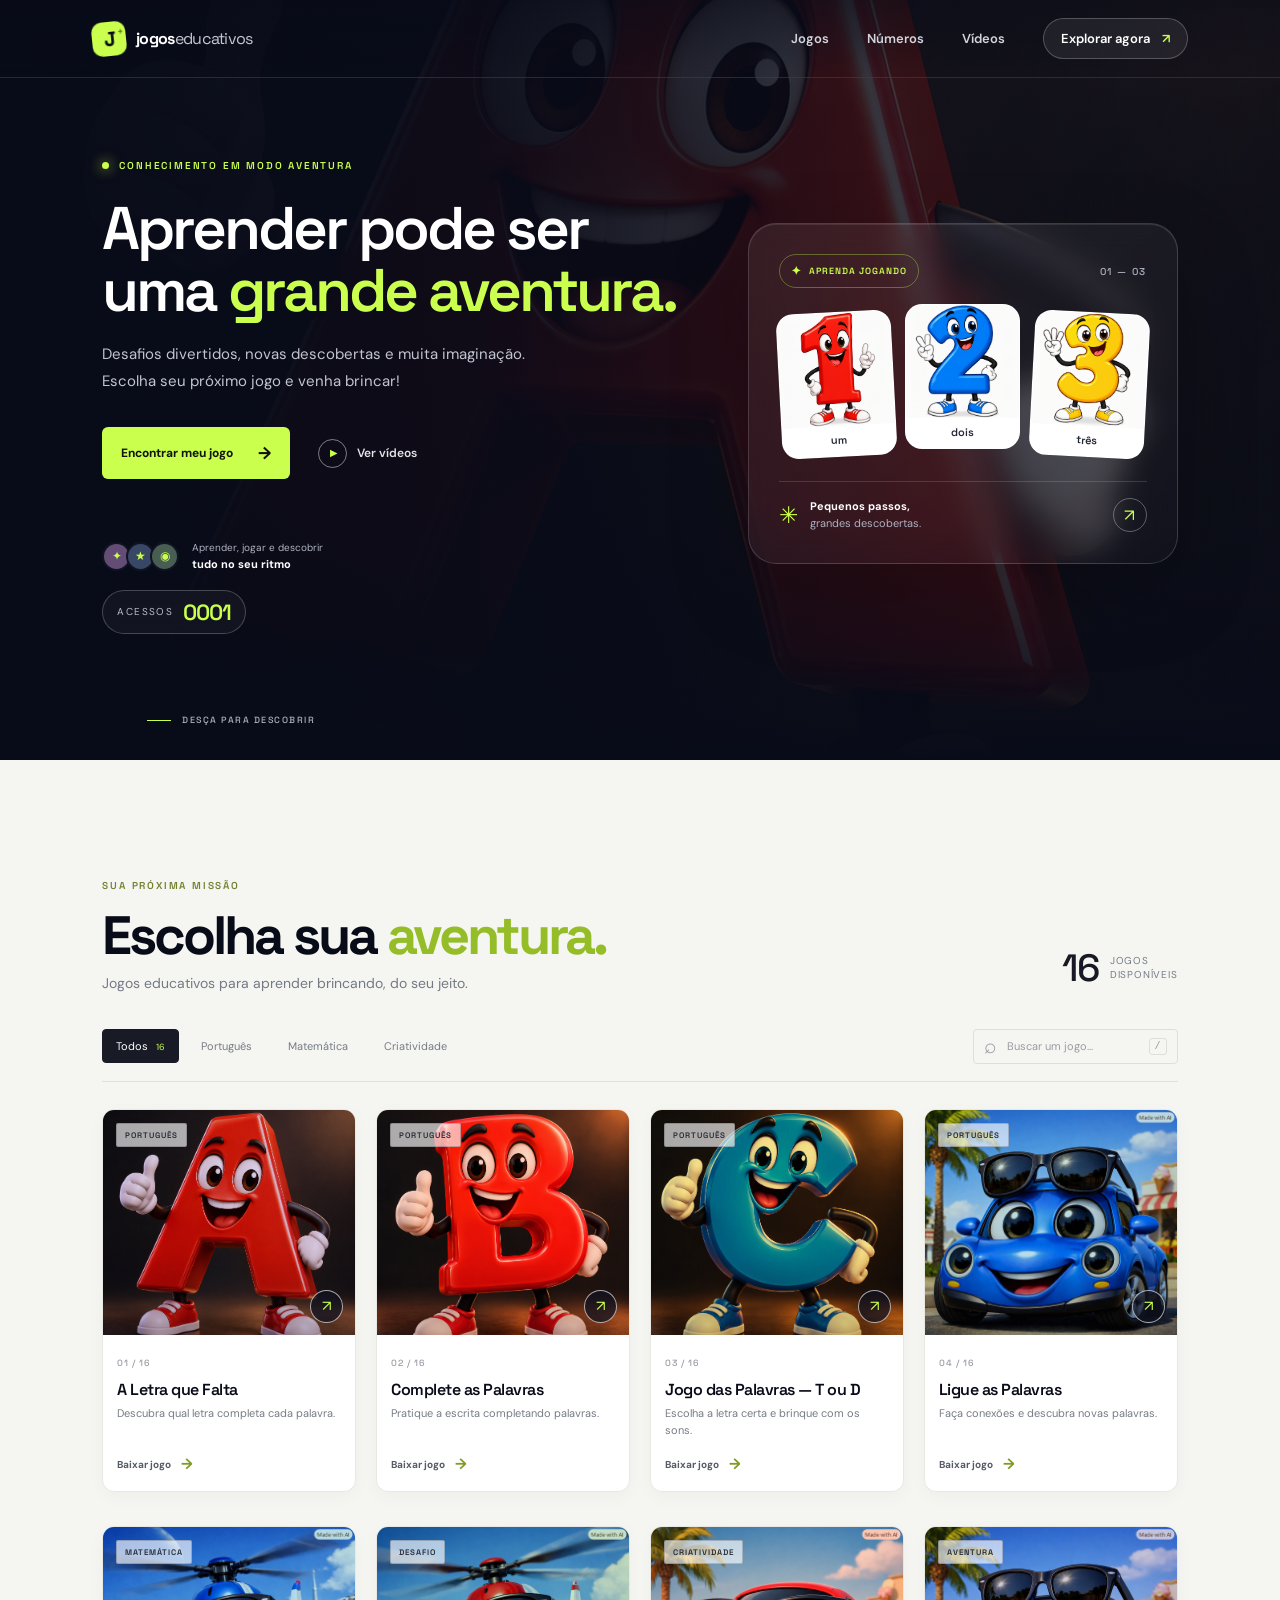
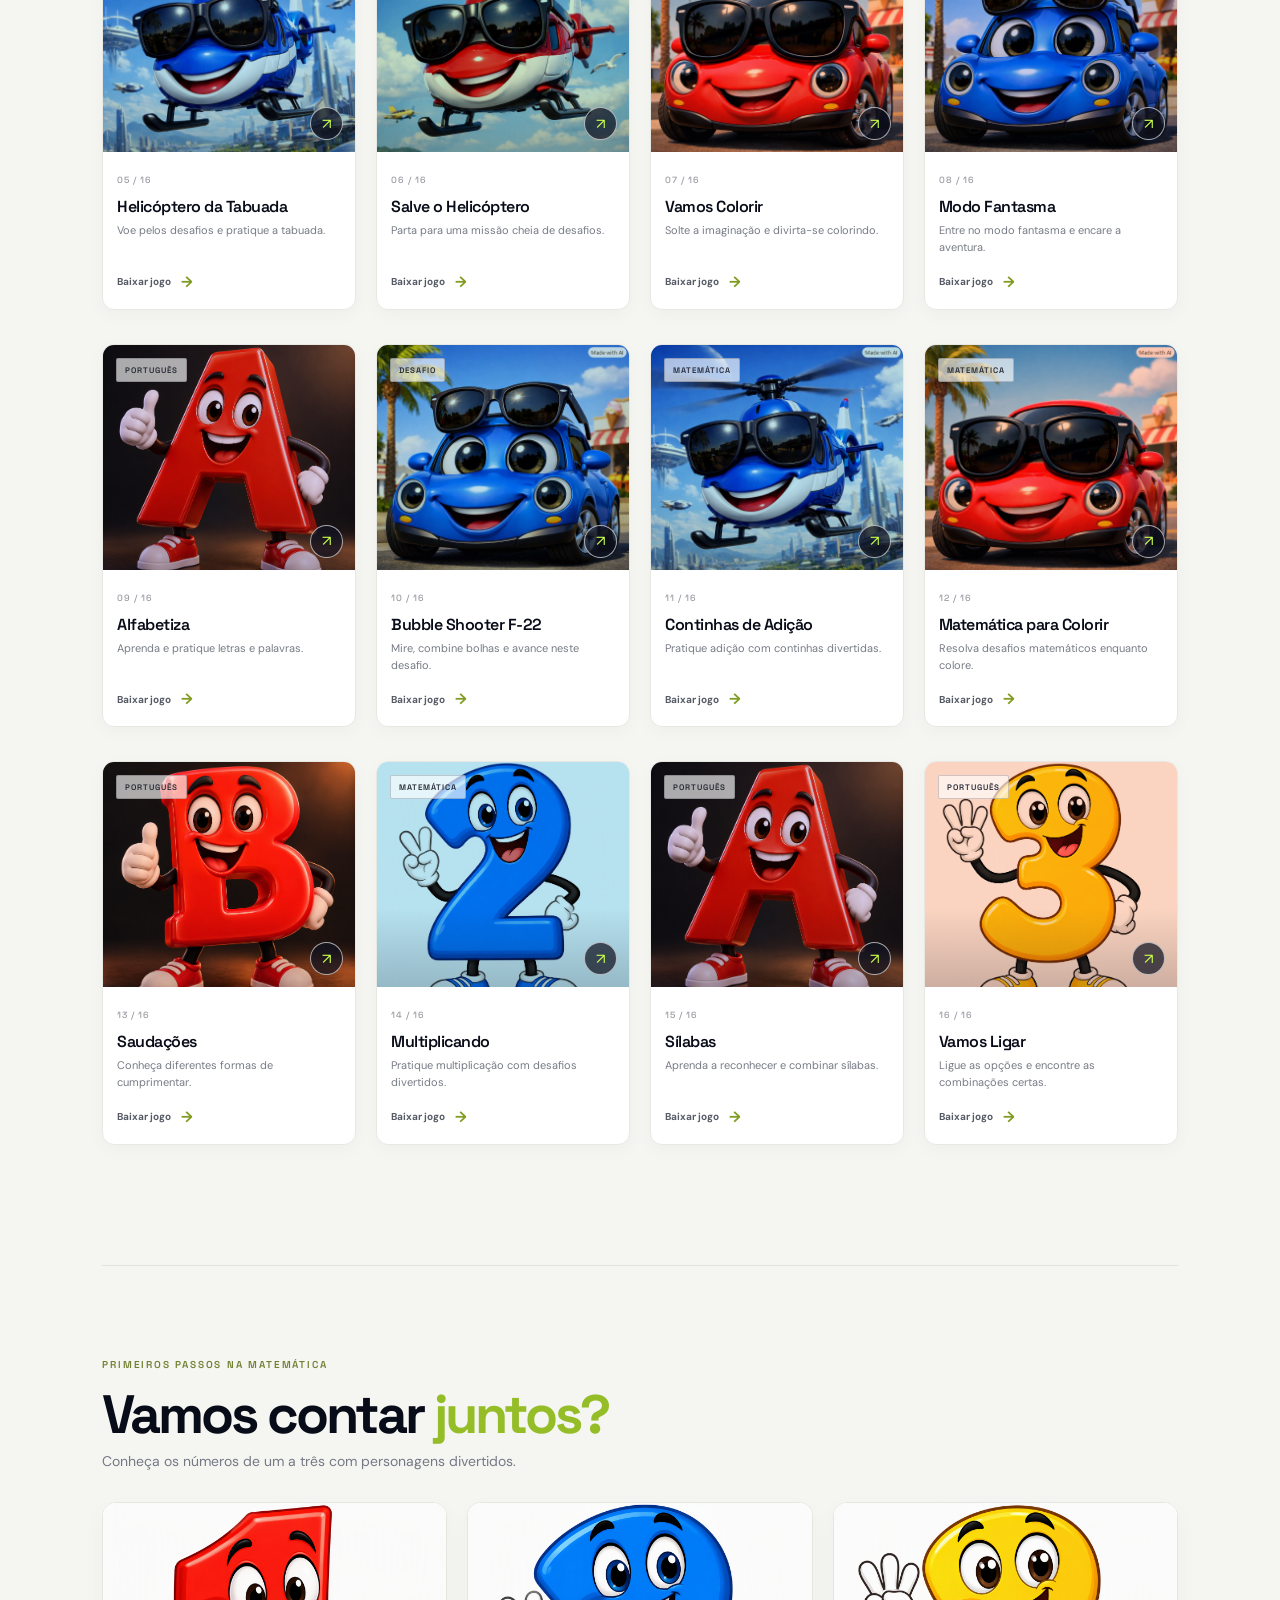
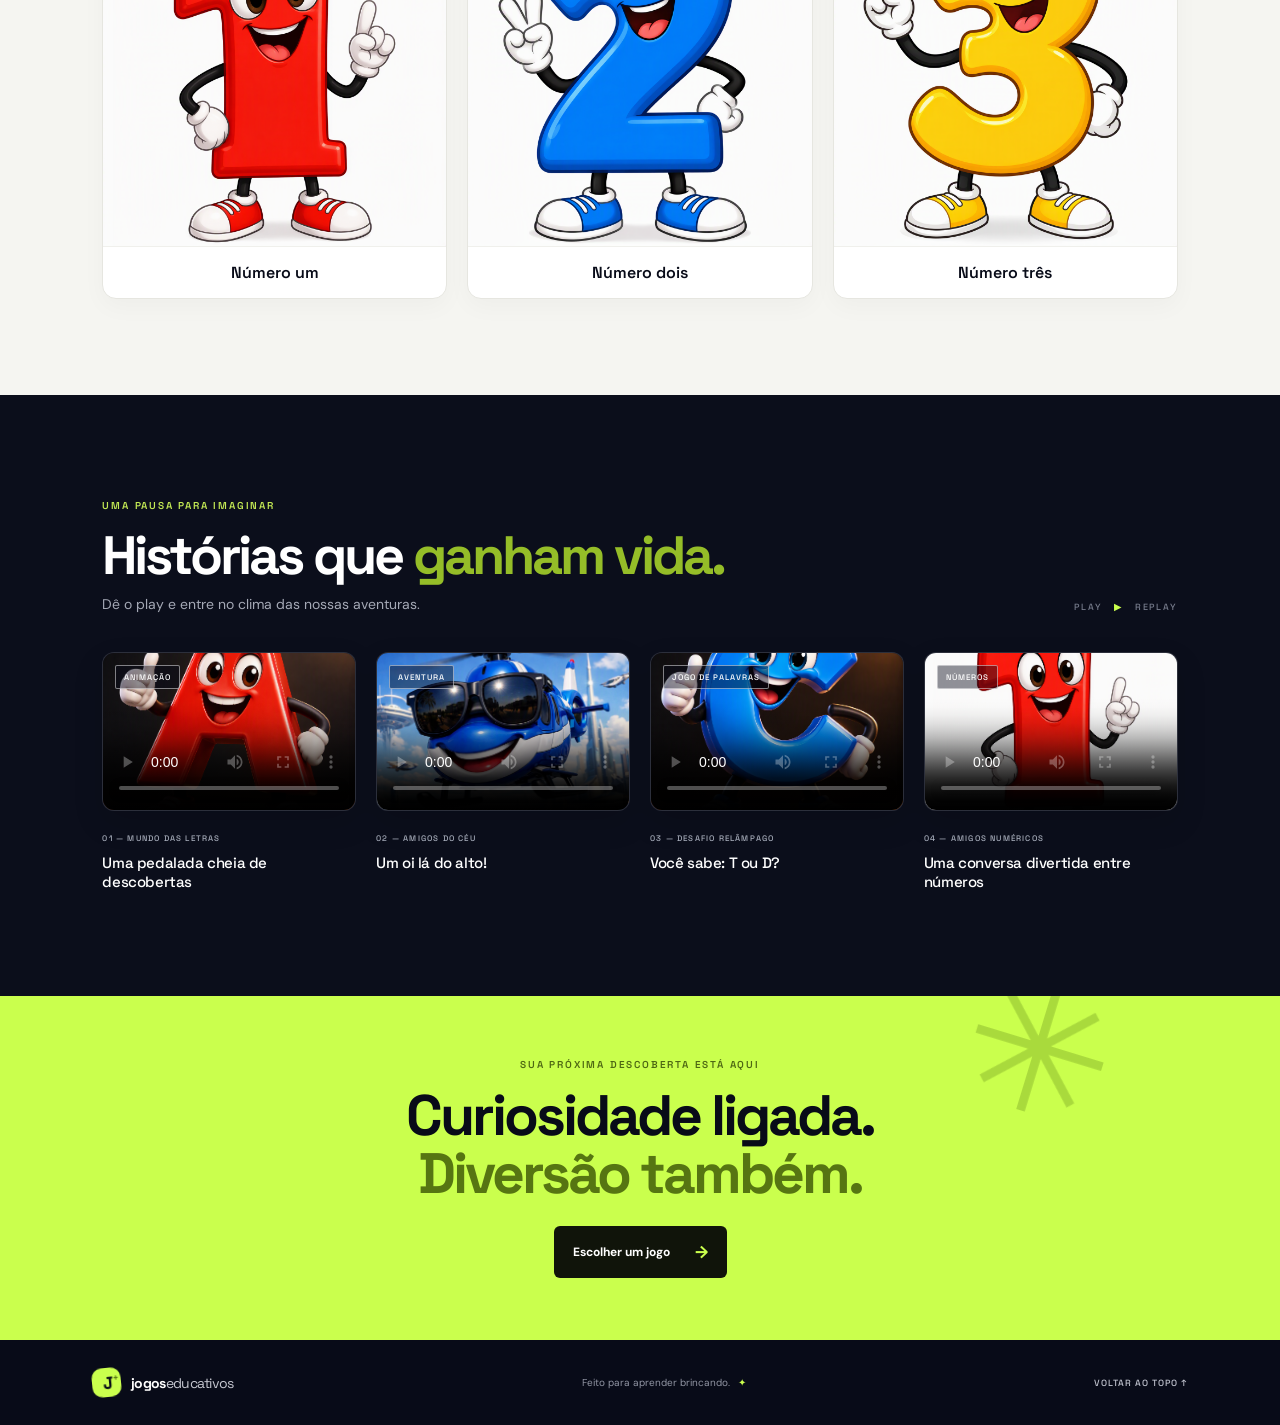
==== commit f95c4268: "Atualizar landing page e publicar novos jogos Co-authored-by: Copilot <223556219+Copilot@users.norep" ====
--- a/index.html
+++ b/index.html
@@ -20,6 +20,7 @@
       </button>
       <nav class="main-nav" id="main-nav" aria-label="Navegação principal">
         <a href="#jogos">Jogos</a>
+        <a href="#numeros">Números</a>
         <a href="#aventuras">Vídeos</a>
         <a class="nav-cta" href="#jogos">Explorar agora <span aria-hidden="true">↗</span></a>
       </nav>
@@ -45,7 +46,31 @@
             <strong id="visit-counter">0000</strong>
           </div>
         </div>
-        <div class="hero-sticker" aria-hidden="true"><span>IDEIAS<br>EM JOGO</span><b>✳</b></div>
+        <aside class="hero-showcase" aria-label="Conheça os personagens dos números">
+          <div class="showcase-top">
+            <span class="showcase-pill"><span aria-hidden="true">✦</span> APRENDA JOGANDO</span>
+            <span class="showcase-index">01 — 03</span>
+          </div>
+          <div class="showcase-numbers">
+            <figure class="showcase-number">
+              <img src="imagens%20dos%20numeros/um.png" alt="Personagem do número um">
+              <figcaption>um</figcaption>
+            </figure>
+            <figure class="showcase-number showcase-number-featured">
+              <img src="imagens%20dos%20numeros/dois.png" alt="Personagem do número dois">
+              <figcaption>dois</figcaption>
+            </figure>
+            <figure class="showcase-number">
+              <img src="imagens%20dos%20numeros/tres.png" alt="Personagem do número três">
+              <figcaption>três</figcaption>
+            </figure>
+          </div>
+          <div class="showcase-bottom">
+            <span class="showcase-spark" aria-hidden="true">✳</span>
+            <p><strong>Pequenos passos,</strong><br>grandes descobertas.</p>
+            <a href="#numeros" aria-label="Conheça os números">↗</a>
+          </div>
+        </aside>
         <a class="scroll-cue" href="#jogos"><span></span> DESÇA PARA DESCOBRIR</a>
       </section>
 
@@ -56,12 +81,12 @@
             <h2>Escolha sua <span>aventura.</span></h2>
             <p>Jogos educativos para aprender brincando, do seu jeito.</p>
           </div>
-          <div class="catalog-count"><span class="count-number" id="game-count">13</span><span>jogos<br>disponíveis</span></div>
+          <div class="catalog-count"><span class="count-number" id="game-count">16</span><span>jogos<br>disponíveis</span></div>
         </div>
 
         <div class="catalog-tools">
           <div class="filter-list" role="group" aria-label="Filtrar jogos por assunto">
-            <button class="filter-chip is-active" type="button" data-filter="todos" aria-pressed="true">Todos <span>13</span></button>
+            <button class="filter-chip is-active" type="button" data-filter="todos" aria-pressed="true">Todos <span>16</span></button>
             <button class="filter-chip" type="button" data-filter="portugues" aria-pressed="false">Português</button>
             <button class="filter-chip" type="button" data-filter="matematica" aria-pressed="false">Matemática</button>
             <button class="filter-chip" type="button" data-filter="criatividade" aria-pressed="false">Criatividade</button>
@@ -79,82 +104,124 @@
             <a class="game-art art-lilac" href="jogo%20exe/A%20Letra%20que%20Falta.exe" download aria-label="Baixar A Letra que Falta">
               <span class="art-label">PORTUGUÊS</span><img src="imagens/Designer%20(1).png" alt="" loading="lazy"><span class="art-arrow" aria-hidden="true">↗</span>
             </a>
-            <div class="game-info"><span class="game-number">01 / 13</span><h3>A Letra que Falta</h3><p>Descubra qual letra completa cada palavra.</p><a class="game-link" href="jogo%20exe/A%20Letra%20que%20Falta.exe" download>Baixar jogo <span aria-hidden="true">→</span></a></div>
+            <div class="game-info"><span class="game-number">01 / 16</span><h3>A Letra que Falta</h3><p>Descubra qual letra completa cada palavra.</p><a class="game-link" href="jogo%20exe/A%20Letra%20que%20Falta.exe" download>Baixar jogo <span aria-hidden="true">→</span></a></div>
           </article>
           <article class="game-card" data-category="portugues" data-title="Complete as palavras palavras">
             <a class="game-art art-peach" href="jogo_2%20exe/complete_sa_palavras.exe" download aria-label="Baixar Complete as Palavras">
               <span class="art-label">PORTUGUÊS</span><img src="imagens/Designer%20(2).png" alt="" loading="lazy"><span class="art-arrow" aria-hidden="true">↗</span>
             </a>
-            <div class="game-info"><span class="game-number">02 / 13</span><h3>Complete as Palavras</h3><p>Pratique a escrita completando palavras.</p><a class="game-link" href="jogo_2%20exe/complete_sa_palavras.exe" download>Baixar jogo <span aria-hidden="true">→</span></a></div>
+            <div class="game-info"><span class="game-number">02 / 16</span><h3>Complete as Palavras</h3><p>Pratique a escrita completando palavras.</p><a class="game-link" href="jogo_2%20exe/complete_sa_palavras.exe" download>Baixar jogo <span aria-hidden="true">→</span></a></div>
           </article>
           <article class="game-card" data-category="portugues" data-title="Jogo das Palavras T ou D português">
             <a class="game-art art-yellow" href="jogo%20exe/Jogo%20das%20Palavras%20-%20T%20ou%20D.exe" download aria-label="Baixar Jogo das Palavras T ou D">
               <span class="art-label">PORTUGUÊS</span><img src="imagens/Designer%20(3).png" alt="" loading="lazy"><span class="art-arrow" aria-hidden="true">↗</span>
             </a>
-            <div class="game-info"><span class="game-number">03 / 13</span><h3>Jogo das Palavras — T ou D</h3><p>Escolha a letra certa e brinque com os sons.</p><a class="game-link" href="jogo%20exe/Jogo%20das%20Palavras%20-%20T%20ou%20D.exe" download>Baixar jogo <span aria-hidden="true">→</span></a></div>
+            <div class="game-info"><span class="game-number">03 / 16</span><h3>Jogo das Palavras — T ou D</h3><p>Escolha a letra certa e brinque com os sons.</p><a class="game-link" href="jogo%20exe/Jogo%20das%20Palavras%20-%20T%20ou%20D.exe" download>Baixar jogo <span aria-hidden="true">→</span></a></div>
           </article>
           <article class="game-card" data-category="portugues" data-title="Ligue as Palavras associação">
             <a class="game-art art-blue" href="jogo%20exe/ligue_as_palavras.exe" download aria-label="Baixar Ligue as Palavras">
               <span class="art-label">PORTUGUÊS</span><img src="imagens/carro%20azul.png" alt="" loading="lazy"><span class="art-arrow" aria-hidden="true">↗</span>
             </a>
-            <div class="game-info"><span class="game-number">04 / 13</span><h3>Ligue as Palavras</h3><p>Faça conexões e descubra novas palavras.</p><a class="game-link" href="jogo%20exe/ligue_as_palavras.exe" download>Baixar jogo <span aria-hidden="true">→</span></a></div>
+            <div class="game-info"><span class="game-number">04 / 16</span><h3>Ligue as Palavras</h3><p>Faça conexões e descubra novas palavras.</p><a class="game-link" href="jogo%20exe/ligue_as_palavras.exe" download>Baixar jogo <span aria-hidden="true">→</span></a></div>
           </article>
           <article class="game-card" data-category="matematica" data-title="Helicóptero da Tabuada matemática">
             <a class="game-art art-sky" href="jogo_2%20exe/HelicopteroDaTabuada.exe" download aria-label="Baixar Helicóptero da Tabuada">
               <span class="art-label">MATEMÁTICA</span><img src="imagens/helicoptero%20azul.png" alt="" loading="lazy"><span class="art-arrow" aria-hidden="true">↗</span>
             </a>
-            <div class="game-info"><span class="game-number">05 / 13</span><h3>Helicóptero da Tabuada</h3><p>Voe pelos desafios e pratique a tabuada.</p><a class="game-link" href="jogo_2%20exe/HelicopteroDaTabuada.exe" download>Baixar jogo <span aria-hidden="true">→</span></a></div>
+            <div class="game-info"><span class="game-number">05 / 16</span><h3>Helicóptero da Tabuada</h3><p>Voe pelos desafios e pratique a tabuada.</p><a class="game-link" href="jogo_2%20exe/HelicopteroDaTabuada.exe" download>Baixar jogo <span aria-hidden="true">→</span></a></div>
           </article>
           <article class="game-card" data-category="matematica" data-title="Salve o Helicóptero desafio">
             <a class="game-art art-mint" href="jogo%20exe/Salve_o_Helicoptero.exe" download aria-label="Baixar Salve o Helicóptero">
               <span class="art-label">DESAFIO</span><img src="imagens/helicoptero%20vermelho.png" alt="" loading="lazy"><span class="art-arrow" aria-hidden="true">↗</span>
             </a>
-            <div class="game-info"><span class="game-number">06 / 13</span><h3>Salve o Helicóptero</h3><p>Parta para uma missão cheia de desafios.</p><a class="game-link" href="jogo%20exe/Salve_o_Helicoptero.exe" download>Baixar jogo <span aria-hidden="true">→</span></a></div>
+            <div class="game-info"><span class="game-number">06 / 16</span><h3>Salve o Helicóptero</h3><p>Parta para uma missão cheia de desafios.</p><a class="game-link" href="jogo%20exe/Salve_o_Helicoptero.exe" download>Baixar jogo <span aria-hidden="true">→</span></a></div>
           </article>
           <article class="game-card" data-category="criatividade" data-title="Vamos Colorir pintura criatividade">
             <a class="game-art art-coral" href="jogo%20exe/VamosColorir.exe" download aria-label="Baixar Vamos Colorir">
               <span class="art-label">CRIATIVIDADE</span><img src="imagens/carro%20vermelho.png" alt="" loading="lazy"><span class="art-arrow" aria-hidden="true">↗</span>
             </a>
-            <div class="game-info"><span class="game-number">07 / 13</span><h3>Vamos Colorir</h3><p>Solte a imaginação e divirta-se colorindo.</p><a class="game-link" href="jogo%20exe/VamosColorir.exe" download>Baixar jogo <span aria-hidden="true">→</span></a></div>
+            <div class="game-info"><span class="game-number">07 / 16</span><h3>Vamos Colorir</h3><p>Solte a imaginação e divirta-se colorindo.</p><a class="game-link" href="jogo%20exe/VamosColorir.exe" download>Baixar jogo <span aria-hidden="true">→</span></a></div>
           </article>
           <article class="game-card" data-category="criatividade" data-title="Modo Fantasma aventura">
             <a class="game-art art-night" href="jogo_2%20exe/modo%20FANTASMA.exe" download aria-label="Baixar Modo Fantasma">
               <span class="art-label">AVENTURA</span><img src="imagens/carro%20azul.png" alt="" loading="lazy"><span class="art-arrow" aria-hidden="true">↗</span>
             </a>
-            <div class="game-info"><span class="game-number">08 / 13</span><h3>Modo Fantasma</h3><p>Entre no modo fantasma e encare a aventura.</p><a class="game-link" href="jogo_2%20exe/modo%20FANTASMA.exe" download>Baixar jogo <span aria-hidden="true">→</span></a></div>
+            <div class="game-info"><span class="game-number">08 / 16</span><h3>Modo Fantasma</h3><p>Entre no modo fantasma e encare a aventura.</p><a class="game-link" href="jogo_2%20exe/modo%20FANTASMA.exe" download>Baixar jogo <span aria-hidden="true">→</span></a></div>
           </article>
           <article class="game-card" data-category="portugues" data-title="Alfabetiza alfabetização letras">
             <a class="game-art art-lilac" href="jogo_2%20exe/Alfabetiza.exe" download aria-label="Baixar Alfabetiza">
               <span class="art-label">PORTUGUÊS</span><img src="imagens/Designer%20(1).png" alt="" loading="lazy"><span class="art-arrow" aria-hidden="true">↗</span>
             </a>
-            <div class="game-info"><span class="game-number">09 / 13</span><h3>Alfabetiza</h3><p>Aprenda e pratique letras e palavras.</p><a class="game-link" href="jogo_2%20exe/Alfabetiza.exe" download>Baixar jogo <span aria-hidden="true">→</span></a></div>
+            <div class="game-info"><span class="game-number">09 / 16</span><h3>Alfabetiza</h3><p>Aprenda e pratique letras e palavras.</p><a class="game-link" href="jogo_2%20exe/Alfabetiza.exe" download>Baixar jogo <span aria-hidden="true">→</span></a></div>
           </article>
           <article class="game-card" data-category="criatividade" data-title="Bubble Shooter F-22 bolhas">
             <a class="game-art art-blue" href="jogo_2%20exe/Bubble%20Shooter%20F-22.exe" download aria-label="Baixar Bubble Shooter F-22">
               <span class="art-label">DESAFIO</span><img src="imagens/carro%20azul.png" alt="" loading="lazy"><span class="art-arrow" aria-hidden="true">↗</span>
             </a>
-            <div class="game-info"><span class="game-number">10 / 13</span><h3>Bubble Shooter F-22</h3><p>Mire, combine bolhas e avance neste desafio.</p><a class="game-link" href="jogo_2%20exe/Bubble%20Shooter%20F-22.exe" download>Baixar jogo <span aria-hidden="true">→</span></a></div>
+            <div class="game-info"><span class="game-number">10 / 16</span><h3>Bubble Shooter F-22</h3><p>Mire, combine bolhas e avance neste desafio.</p><a class="game-link" href="jogo_2%20exe/Bubble%20Shooter%20F-22.exe" download>Baixar jogo <span aria-hidden="true">→</span></a></div>
           </article>
           <article class="game-card" data-category="matematica" data-title="Continhas de Adição matemática">
             <a class="game-art art-sky" href="jogo_2%20exe/Continhas%20de%20Adicao.exe" download aria-label="Baixar Continhas de Adição">
               <span class="art-label">MATEMÁTICA</span><img src="imagens/helicoptero%20azul.png" alt="" loading="lazy"><span class="art-arrow" aria-hidden="true">↗</span>
             </a>
-            <div class="game-info"><span class="game-number">11 / 13</span><h3>Continhas de Adição</h3><p>Pratique adição com continhas divertidas.</p><a class="game-link" href="jogo_2%20exe/Continhas%20de%20Adicao.exe" download>Baixar jogo <span aria-hidden="true">→</span></a></div>
+            <div class="game-info"><span class="game-number">11 / 16</span><h3>Continhas de Adição</h3><p>Pratique adição com continhas divertidas.</p><a class="game-link" href="jogo_2%20exe/Continhas%20de%20Adicao.exe" download>Baixar jogo <span aria-hidden="true">→</span></a></div>
           </article>
           <article class="game-card" data-category="matematica" data-title="Matemática para Colorir matemática pintura">
             <a class="game-art art-coral" href="jogo_2%20exe/Matematica%20para%20Colorir%20corrigido.exe" download aria-label="Baixar Matemática para Colorir">
               <span class="art-label">MATEMÁTICA</span><img src="imagens/carro%20vermelho.png" alt="" loading="lazy"><span class="art-arrow" aria-hidden="true">↗</span>
             </a>
-            <div class="game-info"><span class="game-number">12 / 13</span><h3>Matemática para Colorir</h3><p>Resolva desafios matemáticos enquanto colore.</p><a class="game-link" href="jogo_2%20exe/Matematica%20para%20Colorir%20corrigido.exe" download>Baixar jogo <span aria-hidden="true">→</span></a></div>
+            <div class="game-info"><span class="game-number">12 / 16</span><h3>Matemática para Colorir</h3><p>Resolva desafios matemáticos enquanto colore.</p><a class="game-link" href="jogo_2%20exe/Matematica%20para%20Colorir%20corrigido.exe" download>Baixar jogo <span aria-hidden="true">→</span></a></div>
           </article>
           <article class="game-card" data-category="portugues" data-title="Saudações cumprimentos português">
             <a class="game-art art-peach" href="jogo_2%20exe/sauda%C3%A7%C3%B5es.exe" download aria-label="Baixar Saudações">
               <span class="art-label">PORTUGUÊS</span><img src="imagens/Designer%20(2).png" alt="" loading="lazy"><span class="art-arrow" aria-hidden="true">↗</span>
             </a>
-            <div class="game-info"><span class="game-number">13 / 13</span><h3>Saudações</h3><p>Conheça diferentes formas de cumprimentar.</p><a class="game-link" href="jogo_2%20exe/sauda%C3%A7%C3%B5es.exe" download>Baixar jogo <span aria-hidden="true">→</span></a></div>
+            <div class="game-info"><span class="game-number">13 / 16</span><h3>Saudações</h3><p>Conheça diferentes formas de cumprimentar.</p><a class="game-link" href="jogo_2%20exe/sauda%C3%A7%C3%B5es.exe" download>Baixar jogo <span aria-hidden="true">→</span></a></div>
+          </article>
+          <article class="game-card" data-category="matematica" data-title="Multiplicando matemática multiplicação">
+            <a class="game-art art-sky" href="jogo_3exe/MULTIPLICANDO.exe" download aria-label="Baixar Multiplicando">
+              <span class="art-label">MATEMÁTICA</span><img src="imagens%20dos%20numeros/dois.png" alt="" loading="lazy"><span class="art-arrow" aria-hidden="true">↗</span>
+            </a>
+            <div class="game-info"><span class="game-number">14 / 16</span><h3>Multiplicando</h3><p>Pratique multiplicação com desafios divertidos.</p><a class="game-link" href="jogo_3exe/MULTIPLICANDO.exe" download>Baixar jogo <span aria-hidden="true">→</span></a></div>
+          </article>
+          <article class="game-card" data-category="portugues" data-title="Sílabas português alfabetização">
+            <a class="game-art art-lilac" href="jogo_3exe/Silabas.exe" download aria-label="Baixar Sílabas">
+              <span class="art-label">PORTUGUÊS</span><img src="imagens/Designer%20(1).png" alt="" loading="lazy"><span class="art-arrow" aria-hidden="true">↗</span>
+            </a>
+            <div class="game-info"><span class="game-number">15 / 16</span><h3>Sílabas</h3><p>Aprenda a reconhecer e combinar sílabas.</p><a class="game-link" href="jogo_3exe/Silabas.exe" download>Baixar jogo <span aria-hidden="true">→</span></a></div>
+          </article>
+          <article class="game-card" data-category="portugues" data-title="Vamos Ligar palavras associação">
+            <a class="game-art art-peach" href="jogo_3exe/vamos-ligar.exe" download aria-label="Baixar Vamos Ligar">
+              <span class="art-label">PORTUGUÊS</span><img src="imagens%20dos%20numeros/tres.png" alt="" loading="lazy"><span class="art-arrow" aria-hidden="true">↗</span>
+            </a>
+            <div class="game-info"><span class="game-number">16 / 16</span><h3>Vamos Ligar</h3><p>Ligue as opções e encontre as combinações certas.</p><a class="game-link" href="jogo_3exe/vamos-ligar.exe" download>Baixar jogo <span aria-hidden="true">→</span></a></div>
           </article>
         </div>
         <p class="empty-state" id="empty-state" hidden>Nenhum jogo encontrado. Tente outro nome ou filtro.</p>
+      </section>
+
+      <section class="numbers-section section-wrap" id="numeros">
+        <div class="section-heading">
+          <div>
+            <span class="eyebrow eyebrow-dark">PRIMEIROS PASSOS NA MATEMÁTICA</span>
+            <h2>Vamos contar <span>juntos?</span></h2>
+            <p>Conheça os números de um a três com personagens divertidos.</p>
+          </div>
+        </div>
+        <div class="number-grid">
+          <article class="number-card">
+            <img src="imagens%20dos%20numeros/um.png" alt="Personagem vermelho representando o número um" loading="lazy">
+            <h3>Número um</h3>
+          </article>
+          <article class="number-card">
+            <img src="imagens%20dos%20numeros/dois.png" alt="Personagem azul representando o número dois" loading="lazy">
+            <h3>Número dois</h3>
+          </article>
+          <article class="number-card">
+            <img src="imagens%20dos%20numeros/tres.png" alt="Personagem amarelo representando o número três" loading="lazy">
+            <h3>Número três</h3>
+          </article>
+        </div>
       </section>
 
       <section class="video-section" id="aventuras">
@@ -175,6 +242,10 @@
             <article class="video-card">
               <div class="video-frame"><video controls preload="metadata" playsinline poster="imagens/Designer%20(3).png"><source src="vídeo/T%20ou%20D.mp4" type="video/mp4">Seu navegador não suporta a reprodução de vídeo.</video><span class="video-tag">JOGO DE PALAVRAS</span></div>
               <div class="video-caption"><span>03 — DESAFIO RELÂMPAGO</span><h3>Você sabe: T ou D?</h3></div>
+            </article>
+            <article class="video-card">
+              <div class="video-frame"><video controls preload="metadata" playsinline poster="imagens%20dos%20numeros/um.png"><source src="video%20do%20numeros/Personagens_num%C3%A9ricos_conversand%E2%80%A6_af6abc59.mp4" type="video/mp4">Seu navegador não suporta a reprodução de vídeo.</video><span class="video-tag">NÚMEROS</span></div>
+              <div class="video-caption"><span>04 — AMIGOS NUMÉRICOS</span><h3>Uma conversa divertida entre números</h3></div>
             </article>
           </div>
         </div>
--- a/styles.css
+++ b/styles.css
@@ -17,7 +17,7 @@
 button, input { font: inherit; }
 .visually-hidden { position: absolute; width: 1px; height: 1px; padding: 0; margin: -1px; overflow: hidden; clip: rect(0,0,0,0); white-space: nowrap; border: 0; }
 
-.site-header { height: 78px; position: absolute; z-index: 5; inset: 0 0 auto; display: flex; align-items: center; justify-content: space-between; padding: 0 7.2%; color: white; border-bottom: 1px solid #ffffff20; }
+.site-header { height: 78px; position: absolute; z-index: 5; inset: 0 0 auto; display: flex; align-items: center; justify-content: space-between; padding: 0 7.2%; color: white; border-bottom: 1px solid #ffffff20; background: linear-gradient(180deg, #080b1880, transparent); }
 .brand { display: inline-flex; align-items: center; gap: 10px; font: 700 16px var(--font-display); letter-spacing: -.7px; }
 .brand-mark { width: 34px; height: 34px; display: grid; place-items: center; position: relative; border-radius: 10px; color: var(--ink); background: var(--lime); font-size: 20px; letter-spacing: -2px; transform: rotate(-6deg); }
 .brand-mark span { font-size: 10px; color: #5e7c14; position: absolute; right: 4px; top: 4px; }
@@ -29,16 +29,16 @@
 .nav-cta span { margin-left: 9px; color: var(--lime); }
 .menu-toggle { display: none; }
 
-.hero { min-height: 690px; height: min(820px, 100svh); position: relative; overflow: hidden; display: flex; align-items: center; padding: 120px 11.5% 100px; color: white; background: #090d1a; }
+.hero { min-height: 760px; position: relative; overflow: hidden; display: grid; grid-template-columns: minmax(0, 1.15fr) minmax(0, .85fr); align-items: center; column-gap: clamp(32px, 5vw, 76px); padding: 132px max(8%, calc((100% - 1200px)/2)) 105px; color: white; background: #090d1a; }
 .hero-video, .hero-shade { position: absolute; inset: 0; width: 100%; height: 100%; }
 .hero-video { object-fit: cover; opacity: .37; }
 .hero-shade { background: linear-gradient(90deg, #080b18 0%, #080b18e8 37%, #080b1870 72%, #080b1838 100%), linear-gradient(0deg, #080b18 0%, transparent 32%); }
-.hero-content { position: relative; z-index: 1; width: min(760px, 80%); }
+.hero-content { position: relative; z-index: 1; width: 100%; max-width: 650px; }
 .eyebrow { display: inline-flex; align-items: center; gap: 10px; color: var(--lime); font: 600 10px var(--font-display); letter-spacing: 1.8px; }
 .status-dot { width: 7px; height: 7px; display: inline-block; border-radius: 50%; background: var(--lime); box-shadow: 0 0 13px var(--lime); }
 h1, h2, h3, p { margin-top: 0; }
 h1, h2 { font-family: var(--font-display); letter-spacing: -3px; }
-.hero h1 { margin: 24px 0 20px; font-size: clamp(48px, 6.2vw, 82px); line-height: .99; font-weight: 600; }
+.hero h1 { margin: 24px 0 20px; font-size: clamp(48px, 4.7vw, 68px); line-height: 1.02; font-weight: 600; }
 .hero h1 span, .section-heading h2 span, .video-heading h2 span, .closing-cta h2 span { color: var(--lime); }
 .hero-content > p { max-width: 435px; color: #c2c5d0; font-size: 15px; line-height: 1.8; }
 .hero-actions { display: flex; align-items: center; gap: 28px; margin-top: 32px; }
@@ -50,12 +50,30 @@
 .play-icon { width: 29px; height: 29px; display: grid; place-items: center; padding-left: 2px; border: 1px solid #ffffff78; border-radius: 50%; color: var(--lime); font-size: 9px; }
 .hero-proof { display: flex; align-items: center; gap: 13px; margin-top: 61px; color: #aeb2c1; font-size: 10px; line-height: 1.6; }
 .hero-proof strong { color: white; font-size: 11px; }
+.hero-showcase { position: relative; z-index: 1; width: 100%; max-width: 480px; justify-self: end; padding: clamp(18px, 2.4vw, 30px); border: 1px solid #ffffff28; border-radius: 28px; background: linear-gradient(145deg, #ffffff12, #ffffff06); box-shadow: 0 28px 80px #00000038, inset 0 1px #ffffff18; backdrop-filter: blur(14px); }
+.showcase-top, .showcase-bottom { display: flex; align-items: center; justify-content: space-between; }
+.showcase-pill { display: inline-flex; align-items: center; gap: 7px; padding: 8px 11px; border: 1px solid #caff4d55; border-radius: 99px; color: var(--lime); font: 600 9px var(--font-display); letter-spacing: 1px; }
+.showcase-pill span { font-size: 12px; }
+.showcase-index { color: #aeb2c1; font: 500 10px var(--font-display); letter-spacing: 1.4px; }
+.showcase-numbers { display: grid; grid-template-columns: repeat(3, minmax(0, 1fr)); align-items: center; gap: 12px; margin: 24px 0; }
+.showcase-number { min-width: 0; margin: 0; overflow: hidden; border: 1px solid #ffffffa8; border-radius: 17px; background: #fff; color: #242735; text-align: center; transform: rotate(-3deg); }
+.showcase-number:nth-child(3) { transform: rotate(3deg); }
+.showcase-number-featured { transform: translateY(-8px); }
+.showcase-number img { width: 100%; aspect-ratio: 1; display: block; object-fit: cover; }
+.showcase-number figcaption { padding: 7px 4px 9px; font: 600 11px var(--font-display); }
+.showcase-bottom { justify-content: flex-start; gap: 12px; padding-top: 16px; border-top: 1px solid #ffffff24; }
+.showcase-spark { color: var(--lime); font-size: 23px; }
+.showcase-bottom p { flex: 1; margin: 0; color: #aeb2c1; font-size: 11px; line-height: 1.6; }
+.showcase-bottom p strong { color: white; }
+.showcase-bottom a { width: 34px; height: 34px; display: grid; place-items: center; border: 1px solid #ffffff50; border-radius: 50%; color: var(--lime); font-size: 17px; transition: background .2s, color .2s, transform .2s; }
+.showcase-bottom a:hover { transform: translate(2px, -2px); color: var(--ink); background: var(--lime); }
+.visit-counter { display: inline-flex; align-items: center; gap: 10px; margin-top: 16px; padding: 10px 14px; border: 1px solid rgba(255,255,255,0.22); border-radius: 999px; background: rgba(255,255,255,0.04); backdrop-filter: blur(8px); color: #dfe2eb; font-size: 10px; letter-spacing: 1.4px; text-transform: uppercase; }
+.visit-counter strong { color: var(--lime); font: 600 22px/1 var(--font-display); letter-spacing: -1px; }
+.visit-label { opacity: .82; }
 .avatar-stack { display: flex; }
 .avatar-stack span { width: 29px; height: 29px; display: grid; place-items: center; margin-left: -5px; border: 2px solid #101322; border-radius: 50%; background: #394767; color: var(--lime); font-size: 12px; }
 .avatar-stack span:first-child { margin-left: 0; background: #644d75; }
 .avatar-stack span:last-child { background: #485e53; }
-.hero-sticker { width: 110px; height: 110px; position: absolute; right: 13%; bottom: 17%; z-index: 1; display: flex; align-items: center; justify-content: center; gap: 3px; border: 1px solid #ffffff70; border-radius: 50%; color: white; font: 600 9px/1.5 var(--font-display); letter-spacing: 1.2px; transform: rotate(9deg); }
-.hero-sticker b { color: var(--lime); font-size: 32px; }
 .scroll-cue { position: absolute; bottom: 34px; left: 11.5%; display: flex; align-items: center; gap: 11px; color: #aeb2bd; font: 500 9px var(--font-display); letter-spacing: 1.5px; }
 .scroll-cue span { width: 24px; height: 1px; background: var(--lime); }
 
@@ -80,8 +98,9 @@
 .search-box input::placeholder { color: #999ca3; }
 .search-box kbd { padding: 2px 5px; border: 1px solid #dedfdb; border-radius: 3px; font-size: 10px; }
 .game-grid { display: grid; grid-template-columns: repeat(4, minmax(0, 1fr)); gap: 34px 20px; }
-.game-card { min-width: 0; animation: appear .35s ease both; }
-.game-art { height: 225px; position: relative; display: grid; place-items: center; overflow: hidden; border-radius: 5px; }
+.game-card { min-width: 0; overflow: hidden; border: 1px solid #e8e8e2; border-radius: 12px; background: #fff; box-shadow: 0 5px 18px #13182708; animation: appear .35s ease both; transition: transform .22s ease, box-shadow .22s ease; }
+.game-card:hover { transform: translateY(-4px); box-shadow: 0 14px 30px #13182712; }
+.game-art { height: 225px; position: relative; display: grid; place-items: center; overflow: hidden; border-radius: 0; }
 .game-art::after { content: ''; position: absolute; inset: auto 0 0; height: 35%; background: linear-gradient(0deg, #090b1630, transparent); }
 .game-art img { width: 100%; height: 100%; object-fit: cover; mix-blend-mode: multiply; transition: transform .4s cubic-bezier(.2,.7,.2,1); }
 .game-art:hover img { transform: scale(1.06) rotate(-1deg); }
@@ -90,7 +109,7 @@
 .art-label { position: absolute; z-index: 1; top: 13px; left: 13px; padding: 6px 8px; border: 1px solid #181b2635; border-radius: 2px; background: #ffffffa6; color: #262a35; font: 600 8px var(--font-display); letter-spacing: 1px; }
 .art-arrow { width: 33px; height: 33px; position: absolute; z-index: 1; right: 12px; bottom: 12px; display: grid; place-items: center; border: 1px solid #ffffffa0; border-radius: 50%; background: #101321b8; color: var(--lime); font-size: 15px; transition: transform .2s; }
 .game-art:hover .art-arrow { transform: rotate(45deg); }
-.game-info { padding: 15px 1px 0; }
+.game-info { padding: 15px 14px 17px; }
 .game-number { color: #9a9ca3; font: 500 9px var(--font-display); letter-spacing: 1px; }
 .game-info h3 { margin: 8px 0 5px; font: 600 16px var(--font-display); letter-spacing: -.5px; }
 .game-info p { min-height: 35px; margin-bottom: 12px; color: #777b85; font-size: 11px; line-height: 1.55; }
@@ -100,6 +119,13 @@
 .game-card[hidden] { display: none; }
 .empty-state { padding: 35px 0; color: #777b85; text-align: center; font-size: 14px; }
 
+.numbers-section { padding-top: 86px; padding-bottom: 96px; border-top: 1px solid #e3e3de; }
+.numbers-section .section-heading { margin-bottom: 32px; }
+.number-grid { display: grid; grid-template-columns: repeat(3, minmax(0, 1fr)); gap: 20px; }
+.number-card { overflow: hidden; border: 1px solid #e6e6e0; border-radius: 14px; background: white; text-align: center; box-shadow: 0 8px 24px #13182708; }
+.number-card img { width: 100%; aspect-ratio: 1; display: block; object-fit: contain; background: #fff; }
+.number-card h3 { margin: 0; padding: 15px; border-top: 1px solid #f0f0ec; font: 600 16px var(--font-display); }
+
 .video-section { padding: 98px 0 105px; color: white; background: #0b0e1b; }
 .video-heading { align-items: end; margin-bottom: 39px; }
 .video-heading .eyebrow { color: #c4ea54; }
@@ -107,9 +133,9 @@
 .video-heading p { color: #a5a9b6; }
 .video-counter { color: #777c8c; font: 500 9px var(--font-display); letter-spacing: 1.8px; }
 .video-counter b { padding: 0 8px; color: var(--lime); }
-.video-grid { display: grid; grid-template-columns: 1.4fr 1fr 1fr; gap: 20px; align-items: start; }
+.video-grid { display: grid; grid-template-columns: repeat(4, minmax(0, 1fr)); gap: 20px; align-items: start; }
 .video-card { min-width: 0; }
-.video-frame { aspect-ratio: 16/10; position: relative; overflow: hidden; border-radius: 4px; background: #181b29; }
+.video-frame { aspect-ratio: 16/10; position: relative; overflow: hidden; border: 1px solid #ffffff16; border-radius: 12px; background: #181b29; box-shadow: 0 12px 30px #00000020; }
 .video-wide .video-frame { aspect-ratio: 16/10; }
 .video-frame video { width: 100%; height: 100%; display: block; object-fit: cover; }
 .video-tag { position: absolute; top: 12px; left: 12px; padding: 6px 8px; border: 1px solid #ffffff7a; border-radius: 2px; background: #090b1b70; color: white; font: 500 8px var(--font-display); letter-spacing: 1px; pointer-events: none; }
@@ -133,17 +159,20 @@
 .back-top:hover { color: var(--lime); }
 
 @keyframes appear { from { opacity: 0; transform: translateY(8px); } to { opacity: 1; transform: translateY(0); } }
-@media (min-width: 1500px) { .hero { padding-left: max(11.5%, calc((100% - 1160px)/2)); } }
+@media (min-width: 1500px) { .hero { padding-left: max(8%, calc((100% - 1200px)/2)); } }
 @media (max-width: 950px) {
   .site-header { padding-inline: 5%; }
-  .hero { padding-inline: 8%; }
-  .hero-sticker { right: 8%; }
+  .hero { min-height: 700px; grid-template-columns: minmax(0, 1fr) minmax(0, .85fr); column-gap: 26px; padding-inline: 6%; }
+  .hero-showcase { padding: 18px; border-radius: 22px; }
+  .showcase-numbers { gap: 8px; margin: 18px 0; }
+  .showcase-number { border-radius: 12px; }
   .section-wrap { width: 90%; }
   .game-grid { grid-template-columns: repeat(2, minmax(0, 1fr)); gap: 28px 18px; }
   .game-art { height: clamp(220px, 34vw, 330px); }
+  .number-grid { gap: 14px; }
   .video-grid { grid-template-columns: repeat(2, minmax(0,1fr)); }
-  .video-wide { grid-column: 1 / -1; }
-  .video-wide .video-frame { aspect-ratio: 16/7; }
+  .video-wide { grid-column: auto; }
+  .video-wide .video-frame { aspect-ratio: 16/10; }
 }
 @media (max-width: 620px) {
   html { scroll-padding-top: 68px; }
@@ -154,16 +183,18 @@
   .main-nav.is-open { display: flex; }
   .main-nav a { padding: 13px 2px; }
   .main-nav .nav-cta { margin-top: 7px; padding: 12px 15px; }
-  .hero { min-height: 680px; height: 92svh; max-height: 790px; align-items: center; padding: 110px 7% 85px; }
+  .hero { min-height: 0; height: auto; max-height: none; grid-template-columns: 1fr; align-items: start; row-gap: 0; padding: 108px 7% 82px; }
   .hero-content { width: 100%; }
   .hero-shade { background: linear-gradient(90deg, #080b18ed 0%, #080b18a8 100%), linear-gradient(0deg, #080b18 0%, transparent 40%); }
-  .hero h1 { margin-top: 21px; font-size: clamp(48px, 13vw, 70px); letter-spacing: -2.8px; }
+  .hero h1 { margin-top: 21px; font-size: clamp(42px, 10.8vw, 58px); letter-spacing: -2.8px; }
   .hero-content > p { max-width: 380px; font-size: 13px; }
   .hero-actions { gap: 18px; flex-wrap: wrap; }
   .button { gap: 14px; padding: 14px 15px; }
   .hero-proof { margin-top: 45px; }
-  .hero-sticker { width: 79px; height: 79px; right: 7%; bottom: 12%; opacity: .7; }
-  .hero-sticker b { font-size: 23px; }
+  .hero-showcase { width: min(100%, 430px); justify-self: center; margin-top: 30px; padding: 16px; border-radius: 20px; }
+  .showcase-numbers { gap: 10px; margin: 16px 0; }
+  .showcase-number { border-radius: 12px; }
+  .showcase-number figcaption { padding: 6px 3px 8px; font-size: 10px; }
   .scroll-cue { bottom: 23px; left: 7%; font-size: 8px; }
   .section-wrap { width: 86%; }
   .games-section { padding-top: 76px; padding-bottom: 82px; }
@@ -180,10 +211,16 @@
   .game-art { height: auto; aspect-ratio: .88; }
   .art-label { top: 8px; left: 7px; padding: 5px; font-size: 7px; letter-spacing: .5px; }
   .art-arrow { width: 29px; height: 29px; right: 8px; bottom: 8px; }
-  .game-info { padding-top: 11px; }
+  .game-info { padding: 11px 9px 13px; }
   .game-info h3 { font-size: 14px; line-height: 1.3; }
   .game-info p { min-height: 48px; font-size: 10px; }
   .game-link { font-size: 9px; }
+  .numbers-section { padding-top: 64px; padding-bottom: 72px; }
+  .numbers-section .section-heading { margin-bottom: 24px; }
+  .number-grid { grid-template-columns: 1fr; gap: 14px; }
+  .number-card { display: grid; grid-template-columns: minmax(0, 1fr) 100px; align-items: center; text-align: left; }
+  .number-card img { width: 100%; max-height: 180px; }
+  .number-card h3 { width: 100px; padding: 12px 8px; border-top: 0; border-left: 1px solid #f0f0ec; font-size: 13px; text-align: center; }
   .video-section { padding: 76px 0 80px; }
   .video-heading { display: block; }
   .video-counter { display: inline-block; margin-top: 19px; }
@@ -196,6 +233,11 @@
   .site-footer p { order: 3; width: 100%; }
   .back-top { font-size: 8px; }
 }
+@media (min-width: 621px) and (max-width: 780px) {
+  .hero { min-height: 0; grid-template-columns: 1fr; row-gap: 32px; padding: 125px 8% 85px; }
+  .hero-content { max-width: 620px; }
+  .hero-showcase { width: min(100%, 480px); justify-self: center; }
+}
 @media (prefers-reduced-motion: reduce) {
   *, *::before, *::after { scroll-behavior: auto !important; animation-duration: .01ms !important; transition-duration: .01ms !important; }
 }
